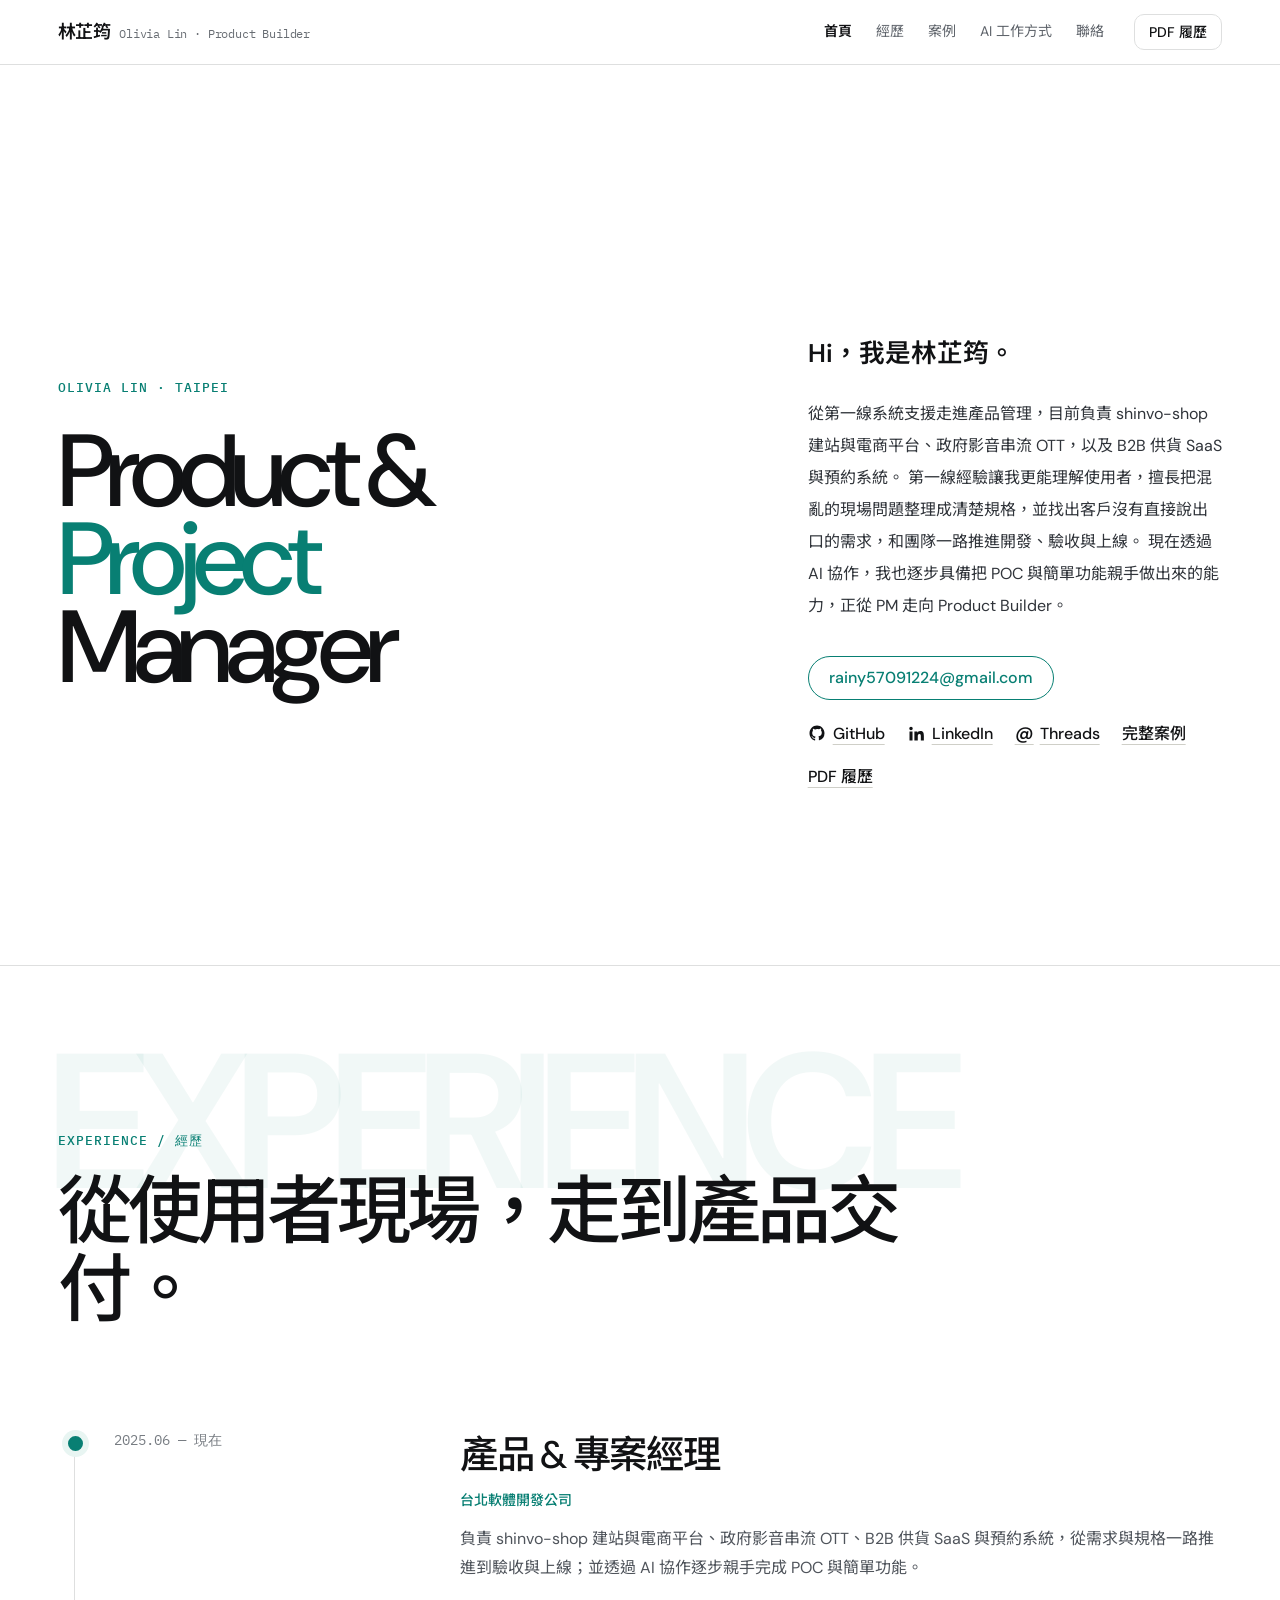
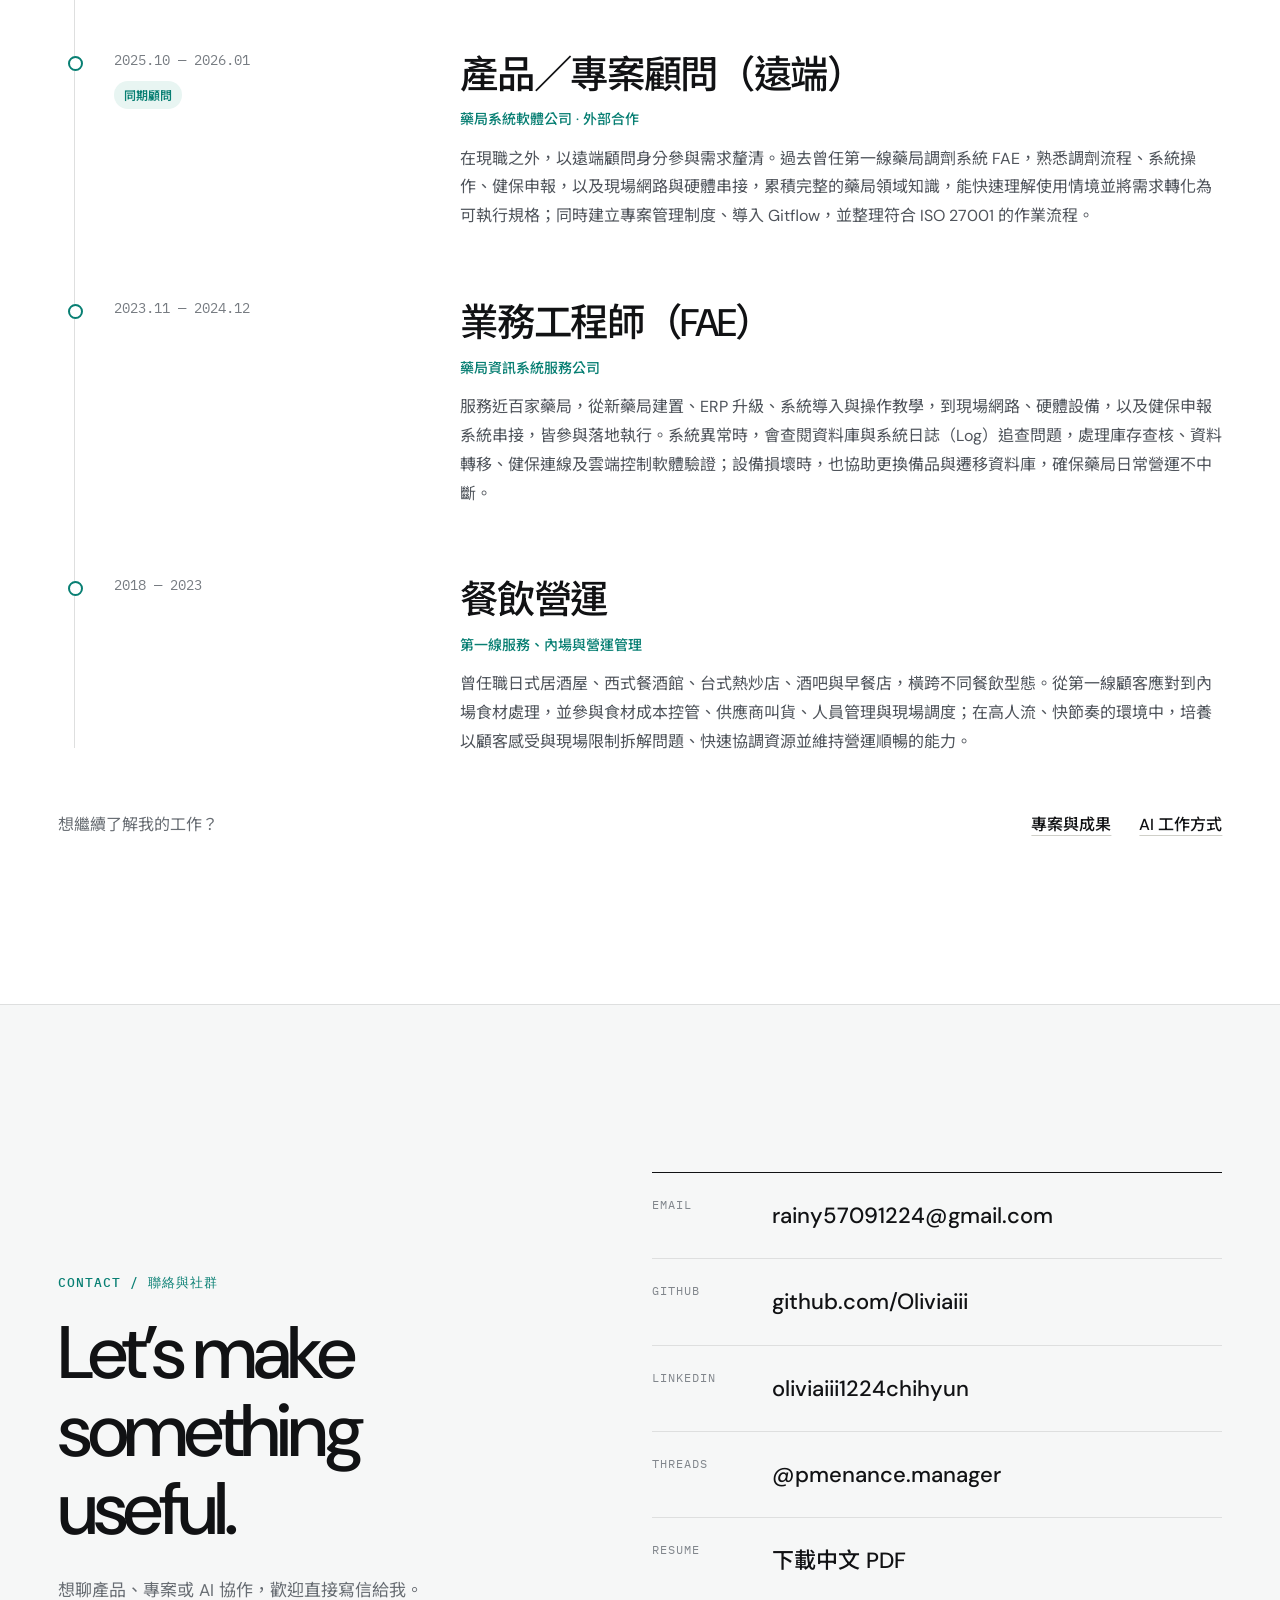
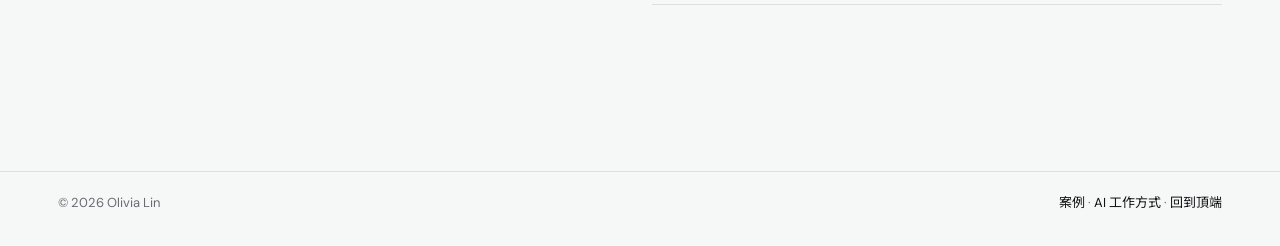
==== index.html @ e8ff4d37 "調整【案例／全站內容】縮小主標並更新 shinvo-shop 名稱" ====
<!doctype html>
<html lang="zh-Hant" data-theme="light">
<head>
  <meta charset="utf-8">
  <meta name="viewport" content="width=device-width, initial-scale=1">
  <title>林芷筠 Olivia Lin｜產品／專案經理</title>
  <meta name="description" content="林芷筠 Olivia Lin，產品／專案經理，正逐步走向 Product Builder。負責 shinvo-shop、政府 OTT 與 B2B SaaS，也親手參與開發、驗收與上線。">
  <meta name="theme-color" content="#fbfbf9">
  <meta property="og:title" content="林芷筠 Olivia Lin｜產品／專案經理">
  <meta property="og:description" content="從 PM 逐步走向 Product Builder，把現場需求整理成能開發、能驗收、能上線的產品。">
  <meta property="og:type" content="website">
  <link rel="icon" href="favicon.svg" type="image/svg+xml">
  <link rel="preconnect" href="https://fonts.googleapis.com">
  <link rel="preconnect" href="https://fonts.gstatic.com" crossorigin>
  <link href="https://fonts.googleapis.com/css2?family=DM+Sans:wght@400;500;600&amp;family=IBM+Plex+Mono:wght@400;500&amp;family=Noto+Sans+TC:wght@400;500;600;700&amp;display=swap" rel="stylesheet">
  <link rel="stylesheet" href="styles.css?v=8">
  <link rel="stylesheet" href="home.css?v=7">
  <link rel="stylesheet" href="site-header.css?v=1">
  <script src="site-header.js?v=1" defer></script>
  <script src="script.js?v=4" defer></script>
</head>
<body class="home-page">
<a class="skip-link" href="#main">跳到主要內容</a>

<header class="global-header" data-site-header data-current="home"></header>

<main id="main">
  <section class="home-hero" id="about">
    <div class="container home-hero-grid">
      <div class="role-title">
        <p class="hero-meta">Olivia Lin · Taipei</p>
        <h1><span>Product &amp;</span><span>Project</span><span>Manager</span></h1>
      </div>

      <div class="home-intro">
        <p class="intro-kicker">Hi，我是林芷筠。</p>
        <p class="home-lead">
          從第一線系統支援走進產品管理，目前負責 shinvo-shop 建站與電商平台、政府影音串流 OTT，以及 B2B 供貨 SaaS 與預約系統。
          第一線經驗讓我更能理解使用者，擅長把混亂的現場問題整理成清楚規格，並找出客戶沒有直接說出口的需求，和團隊一路推進開發、驗收與上線。
          現在透過 AI 協作，我也逐步具備把 POC 與簡單功能親手做出來的能力，正從 PM 走向 Product Builder。
        </p>
        <div class="home-actions">
          <a class="contact-pill" href="mailto:rainy57091224@gmail.com">rainy57091224@gmail.com</a>
          <div class="hero-links">
            <a class="text-link social-link" href="https://github.com/Oliviaiii" target="_blank" rel="noreferrer">
              <svg class="brand-icon" viewBox="0 0 24 24" aria-hidden="true"><path fill="currentColor" d="M12 2C6.48 2 2 6.58 2 12.26c0 4.54 2.87 8.39 6.84 9.75.5.1.68-.22.68-.49 0-.24-.01-1.03-.01-1.87-2.78.62-3.37-1.21-3.37-1.21-.45-1.18-1.11-1.49-1.11-1.49-.91-.64.07-.63.07-.63 1 .07 1.53 1.06 1.53 1.06.89 1.57 2.34 1.12 2.91.86.09-.66.35-1.12.64-1.38-2.22-.26-4.56-1.14-4.56-5.07 0-1.12.39-2.03 1.03-2.75-.1-.26-.45-1.3.1-2.71 0 0 .84-.28 2.75 1.05A9.3 9.3 0 0 1 12 6.69c.85 0 1.71.12 2.51.35 1.91-1.33 2.75-1.05 2.75-1.05.55 1.41.2 2.45.1 2.71.64.72 1.03 1.63 1.03 2.75 0 3.94-2.34 4.81-4.57 5.07.36.32.68.94.68 1.9 0 1.37-.01 2.47-.01 2.81 0 .27.18.59.69.49A10.16 10.16 0 0 0 22 12.26C22 6.58 17.52 2 12 2Z"/></svg>
              <span>GitHub</span>
            </a>
            <a class="text-link social-link" href="https://www.linkedin.com/in/oliviaiii1224chihyun/" target="_blank" rel="noreferrer">
              <svg class="brand-icon" viewBox="0 0 24 24" aria-hidden="true"><path fill="currentColor" d="M5.34 3.5A2.34 2.34 0 1 1 5.33 8.2a2.34 2.34 0 0 1 .01-4.69ZM3.32 9.85h4.04V22H3.32V9.85Zm6.53 0h3.88v1.66h.06c.54-1.03 1.86-2.12 3.83-2.12 4.1 0 4.86 2.7 4.86 6.2V22h-4.04v-5.68c0-1.36-.02-3.1-1.89-3.1-1.9 0-2.18 1.48-2.18 3V22H9.85V9.85Z"/></svg>
              <span>LinkedIn</span>
            </a>
            <a class="text-link social-link" href="https://www.threads.net/@pmenance.manager" target="_blank" rel="noreferrer">
              <span class="brand-icon threads-icon" aria-hidden="true">@</span>
              <span>Threads</span>
            </a>
            <a class="text-link" href="work.html">完整案例</a>
            <a class="text-link" href="林芷筠中文履歷.pdf" download>PDF 履歷</a>
          </div>
        </div>
      </div>
    </div>
  </section>

  <section class="home-section" id="experience">
    <div class="container">
      <div class="home-section-head">
        <p class="section-ghost" aria-hidden="true">Experience</p>
        <p class="eyebrow">Experience / 經歷</p>
        <h2>從使用者現場，走到產品交付。</h2>
      </div>

      <div class="experience-list">
        <article class="experience-item current">
          <div class="experience-date">2025.06 — 現在</div>
          <div>
            <h3>產品 &amp; 專案經理</h3>
            <p class="experience-org">台北軟體開發公司</p>
            <p>負責 shinvo-shop 建站與電商平台、政府影音串流 OTT、B2B 供貨 SaaS 與預約系統，從需求與規格一路推進到驗收與上線；並透過 AI 協作逐步親手完成 POC 與簡單功能。</p>
          </div>
        </article>
        <article class="experience-item parallel">
          <div class="experience-date">2025.10 — 2026.01 <span>同期顧問</span></div>
          <div>
            <h3>產品／專案顧問（遠端）</h3>
            <p class="experience-org">藥局系統軟體公司 · 外部合作</p>
            <p>在現職之外，以遠端顧問身分參與需求釐清。過去曾任第一線藥局調劑系統 FAE，熟悉調劑流程、系統操作、健保申報，以及現場網路與硬體串接，累積完整的藥局領域知識，能快速理解使用情境並將需求轉化為可執行規格；同時建立專案管理制度、導入 Gitflow，並整理符合 ISO 27001 的作業流程。</p>
          </div>
        </article>
        <article class="experience-item">
          <div class="experience-date">2023.11 — 2024.12</div>
          <div>
            <h3>業務工程師（FAE）</h3>
            <p class="experience-org">藥局資訊系統服務公司</p>
            <p>服務近百家藥局，從新藥局建置、ERP 升級、系統導入與操作教學，到現場網路、硬體設備，以及健保申報系統串接，皆參與落地執行。系統異常時，會查閱資料庫與系統日誌（Log）追查問題，處理庫存查核、資料轉移、健保連線及雲端控制軟體驗證；設備損壞時，也協助更換備品與遷移資料庫，確保藥局日常營運不中斷。</p>
          </div>
        </article>
        <article class="experience-item">
          <div class="experience-date">2018 — 2023</div>
          <div>
            <h3>餐飲營運</h3>
            <p class="experience-org">第一線服務、內場與營運管理</p>
            <p>曾任職日式居酒屋、西式餐酒館、台式熱炒店、酒吧與早餐店，橫跨不同餐飲型態。從第一線顧客應對到內場食材處理，並參與食材成本控管、供應商叫貨、人員管理與現場調度；在高人流、快節奏的環境中，培養以顧客感受與現場限制拆解問題、快速協調資源並維持營運順暢的能力。</p>
          </div>
        </article>
      </div>

      <div class="experience-more">
        <p>想繼續了解我的工作？</p>
        <a class="text-link" href="work.html">專案與成果</a>
        <a class="text-link" href="ai-workflow.html">AI 工作方式</a>
      </div>
    </div>
  </section>

  <section class="home-section connect-section" id="connect">
    <div class="container connect-grid">
      <div>
        <p class="eyebrow">Contact / 聯絡與社群</p>
        <h2>Let’s make<br>something useful.</h2>
        <p class="contact-copy">想聊產品、專案或 AI 協作，歡迎直接寫信給我。</p>
      </div>
      <div class="social-links">
        <a href="mailto:rainy57091224@gmail.com"><span>Email</span><strong>rainy57091224@gmail.com</strong></a>
        <a href="https://github.com/Oliviaiii" target="_blank" rel="noreferrer"><span>GitHub</span><strong>github.com/Oliviaiii</strong></a>
        <a href="https://www.linkedin.com/in/oliviaiii1224chihyun/" target="_blank" rel="noreferrer"><span>LinkedIn</span><strong>oliviaiii1224chihyun</strong></a>
        <a href="https://www.threads.net/@pmenance.manager" target="_blank" rel="noreferrer"><span>Threads</span><strong>@pmenance.manager</strong></a>
        <a href="林芷筠中文履歷.pdf" download><span>Resume</span><strong>下載中文 PDF</strong></a>
      </div>
    </div>
  </section>
</main>

<footer class="site-footer">
  <div class="container row">
    <span>© <span id="year">2026</span> Olivia Lin</span>
    <span><a href="work.html">案例</a> · <a href="ai-workflow.html">AI 工作方式</a> · <a href="#main">回到頂端</a></span>
  </div>
</footer>
</body>
</html>
---- styles.css ----
/* ==========================================================================
   Olivia Lin — résumé site
   Design: spec-sheet aesthetic. Dense, scannable, evidence-first.
   No build step. Tokens first, then layout, then components, then print.
   ========================================================================== */

:root {
  --bg: #fbfbf9;
  --surface: #ffffff;
  --surface-2: #f3f3ef;
  --ink: #16181c;
  --ink-2: #4b5058;
  --ink-3: #7c828c;
  --line: #e3e3de;
  --line-2: #cfcfc8;
  --accent: #0b6e63;
  --accent-ink: #085a51;
  --accent-soft: #e2f1ee;
  --warn: #a8650f;
  --warn-soft: #fbf0da;
  --dark: #121419;
  --dark-2: #1b1e25;
  --dark-3: #242832;
  --dark-ink: #e9eaee;
  --dark-ink-2: #a2a8b3;
  --dark-line: #2e333d;
  --mono: "IBM Plex Mono", ui-monospace, SFMono-Regular, Menlo, Consolas, monospace;
  --sans: "IBM Plex Sans", "Noto Sans TC", system-ui, -apple-system, "Segoe UI", "PingFang TC", "Microsoft JhengHei", sans-serif;
  --max: 1120px;
  --radius: 6px;
  --shadow: 0 1px 2px rgba(20, 22, 26, 0.05), 0 8px 24px -16px rgba(20, 22, 26, 0.25);
}

@media (prefers-color-scheme: dark) {
  :root:not([data-theme="light"]) {
    --bg: #0f1114;
    --surface: #15181d;
    --surface-2: #1b1f25;
    --ink: #e8e9ec;
    --ink-2: #b3b8c2;
    --ink-3: #7f8592;
    --line: #262a32;
    --line-2: #343945;
    --accent: #3fb9a8;
    --accent-ink: #6fd3c4;
    --accent-soft: #123a35;
    --warn: #e0a64a;
    --warn-soft: #3a2b12;
    --dark: #0a0b0e;
    --dark-2: #12141a;
    --dark-3: #1a1d25;
    --shadow: none;
  }
}

* { box-sizing: border-box; }
html { scroll-behavior: smooth; -webkit-text-size-adjust: 100%; }
body {
  margin: 0;
  background: var(--bg);
  color: var(--ink);
  font-family: var(--sans);
  font-size: 16px;
  line-height: 1.7;
  -webkit-font-smoothing: antialiased;
  text-rendering: optimizeLegibility;
}
a { color: inherit; text-decoration-color: var(--line-2); text-underline-offset: 3px; }
a:hover { text-decoration-color: var(--accent); }
strong { font-weight: 600; }
h1, h2, h3, h4 { margin: 0; line-height: 1.3; font-weight: 600; letter-spacing: -0.01em; }
p { margin: 0 0 1em; }
ul, ol { margin: 0; padding-left: 1.25em; }
li + li { margin-top: 0.35em; }
img { max-width: 100%; height: auto; display: block; }
code, .mono { font-family: var(--mono); font-size: 0.92em; }
hr { border: 0; border-top: 1px solid var(--line); margin: 0; }

.container { max-width: var(--max); margin: 0 auto; padding: 0 24px; }
.skip-link {
  position: fixed; left: 12px; top: -60px; z-index: 100;
  background: var(--ink); color: var(--bg); padding: 8px 12px; border-radius: var(--radius);
}
.skip-link:focus { top: 12px; }

/* --------------------------------------------------------------------------
   Labels & type utilities
   -------------------------------------------------------------------------- */
.eyebrow {
  font-family: var(--mono);
  font-size: 12px;
  letter-spacing: 0.08em;
  text-transform: uppercase;
  color: var(--ink-3);
  margin: 0 0 10px;
}
.eyebrow b { color: var(--accent); font-weight: 600; }
.muted { color: var(--ink-2); }
.small { font-size: 14px; }
.tiny { font-size: 12.5px; color: var(--ink-3); }
.num { font-family: var(--mono); font-variant-numeric: tabular-nums; }
.lead { font-size: 17.5px; line-height: 1.75; color: var(--ink-2); max-width: 62ch; }

/* --------------------------------------------------------------------------
   Header
   -------------------------------------------------------------------------- */
.site-header {
  position: sticky; top: 0; z-index: 50;
  background: color-mix(in srgb, var(--bg) 88%, transparent);
  backdrop-filter: saturate(160%) blur(10px);
  -webkit-backdrop-filter: saturate(160%) blur(10px);
  border-bottom: 1px solid var(--line);
}
.header-row {
  display: flex; align-items: center; gap: 20px; min-height: 56px;
}
.wordmark {
  text-decoration: none; font-weight: 600; letter-spacing: -0.01em; white-space: nowrap;
  display: inline-flex; align-items: baseline; gap: 8px;
}
.wordmark small { font-family: var(--mono); font-weight: 400; font-size: 12px; color: var(--ink-3); }
.nav { display: flex; gap: 4px; margin-left: auto; overflow-x: auto; scrollbar-width: none; }
.nav::-webkit-scrollbar { display: none; }
.nav a {
  text-decoration: none; font-size: 14px; color: var(--ink-2); padding: 6px 10px; border-radius: 4px; white-space: nowrap;
}
.nav a:hover { color: var(--ink); background: var(--surface-2); }
.nav a[aria-current="page"] { color: var(--ink); font-weight: 600; }
.nav a[aria-current="page"]::before { content: "▸ "; color: var(--accent); }
.header-cta { white-space: nowrap; }

/* --------------------------------------------------------------------------
   Buttons & chips
   -------------------------------------------------------------------------- */
.btn {
  display: inline-flex; align-items: center; gap: 8px;
  padding: 9px 14px; border-radius: var(--radius); border: 1px solid var(--line-2);
  background: var(--surface); color: var(--ink); text-decoration: none; font-size: 14px; font-weight: 500;
  line-height: 1.2; transition: border-color .15s, background .15s, transform .15s;
}
.btn:hover { border-color: var(--ink-3); transform: translateY(-1px); }
.btn-primary { background: var(--ink); color: var(--bg); border-color: var(--ink); }
.btn-primary:hover { background: var(--accent-ink); border-color: var(--accent-ink); }
.btn-accent { background: var(--accent); color: #fff; border-color: var(--accent); }
.btn-accent:hover { background: var(--accent-ink); border-color: var(--accent-ink); }
.btn-sm { padding: 6px 10px; font-size: 13px; }
.btn .arrow { font-family: var(--mono); }

.chips { display: flex; flex-wrap: wrap; align-items: flex-start; gap: 6px; padding: 0; margin: 0; list-style: none; }
/* Grid/flex lists lay themselves out with gap; cancel the global `li + li` rhythm so items keep equal size. */
.chips > li, .case .metrics > li, .contact-list > li, .case-detail .kv > li, .pipeline > li, .steps > li { margin-top: 0; }
.chip {
  font-family: var(--mono); font-size: 12px; line-height: 1;
  padding: 6px 8px; border: 1px solid var(--line); border-radius: 4px; background: var(--surface);
  color: var(--ink-2); white-space: nowrap;
}
.chip.accent { border-color: var(--accent); color: var(--accent-ink); background: var(--accent-soft); }

/* --------------------------------------------------------------------------
   Sections
   -------------------------------------------------------------------------- */
.section { padding: 56px 0; border-top: 1px solid var(--line); }
.section.flush { border-top: 0; }
.section-head {
  display: grid; grid-template-columns: 96px 1fr; gap: 24px; align-items: start; margin-bottom: 28px;
}
.section-head .index { font-family: var(--mono); font-size: 12px; color: var(--ink-3); padding-top: 8px; letter-spacing: .08em; }
.section-head h2 { font-size: 26px; }
.section-head .desc { color: var(--ink-2); margin: 8px 0 0; max-width: 70ch; }
.section-head .side { justify-self: end; align-self: end; }
.section-head.with-side { grid-template-columns: 96px 1fr auto; }

/* --------------------------------------------------------------------------
   Hero
   -------------------------------------------------------------------------- */
.hero { padding: 56px 0 40px; }
.hero-grid { display: grid; grid-template-columns: minmax(0, 7fr) minmax(0, 5fr); gap: 48px; align-items: start; }
.hero h1 { font-size: clamp(30px, 4.2vw, 42px); line-height: 1.22; letter-spacing: -0.02em; margin: 6px 0 18px; }
.hero h1 em { font-style: normal; color: var(--accent); }
.hero-actions { display: flex; flex-wrap: wrap; gap: 10px; margin-top: 22px; }

.fact-card {
  border: 1px solid var(--line); border-radius: 8px; background: var(--surface); box-shadow: var(--shadow); overflow: hidden;
}
.fact-card .fact-head {
  display: flex; justify-content: space-between; align-items: center;
  padding: 10px 16px; border-bottom: 1px solid var(--line); background: var(--surface-2);
}
.fact-card dl { margin: 0; padding: 6px 16px 10px; }
.fact-card .row { display: grid; grid-template-columns: 76px 1fr; gap: 12px; padding: 9px 0; border-bottom: 1px dashed var(--line); }
.fact-card .row:last-child { border-bottom: 0; }
.fact-card dt { font-family: var(--mono); font-size: 12px; color: var(--ink-3); padding-top: 3px; letter-spacing: .04em; }
.fact-card dd { margin: 0; font-size: 14.5px; }
.fact-card dd .num { font-weight: 600; }
.status-dot { display: inline-block; width: 8px; height: 8px; border-radius: 50%; background: var(--accent); box-shadow: 0 0 0 3px var(--accent-soft); margin-right: 6px; vertical-align: 1px; }
.links-inline { display: flex; flex-wrap: wrap; gap: 6px 14px; }
.links-inline a { font-size: 14px; }

/* --------------------------------------------------------------------------
   Stats
   -------------------------------------------------------------------------- */
.stat-grid {
  display: grid; grid-template-columns: repeat(6, 1fr); border: 1px solid var(--line); border-radius: 8px; overflow: hidden; background: var(--surface);
}
.stat { padding: 18px 16px 16px; border-right: 1px solid var(--line); min-width: 0; }
.stat:last-child { border-right: 0; }
.stat .value { font-family: var(--mono); font-size: 28px; font-weight: 600; letter-spacing: -0.02em; line-height: 1.1; color: var(--ink); font-variant-numeric: tabular-nums; }
.stat .value small { font-size: 15px; font-weight: 500; color: var(--ink-2); margin-left: 2px; }
.stat .label { margin: 8px 0 0; font-size: 14px; line-height: 1.45; }
.stat .note { margin: 6px 0 0; font-size: 12px; color: var(--ink-3); line-height: 1.4; }
.stat.hl .value { color: var(--accent); }

/* --------------------------------------------------------------------------
   Three-column "how I work"
   -------------------------------------------------------------------------- */
.cols-3 { display: grid; grid-template-columns: repeat(3, 1fr); gap: 20px; }
.cols-4 { display: grid; grid-template-columns: repeat(4, 1fr); gap: 14px; }
.cols-4 .col-card { padding: 18px 16px 16px; }
.cols-4 .col-card ul { font-size: 14px; }

/* Development section (light chart variants) */
.dev-grid { display: grid; grid-template-columns: 1.3fr 1fr; gap: 14px; }
.chart-box.light { background: var(--surface); border-color: var(--line); }
.chart-box.light .t { color: var(--ink-3); }
.chart-box.light svg text { fill: var(--ink-3); }
.chart-box.light svg .val { fill: var(--ink); }
.chart-box.light svg .bar { fill: var(--accent); }
.chart-box.light svg .bar.codex { fill: var(--line-2); }
.chart-box.light svg line { stroke: var(--line-2); }
.chart-box.light .legend { color: var(--ink-3); }
.chart-box.light .mix-legend { color: var(--ink-2); }
.chart-box.light .mix-legend b { color: var(--ink); }
.mix.light .l1, .mix-legend.light .l1 { background: #0b6e63; }
.mix.light .l2, .mix-legend.light .l2 { background: #3fb9a8; }
.mix.light .l3, .mix-legend.light .l3 { background: #8fd3c7; }
.mix.light .l4, .mix-legend.light .l4 { background: #e0a64a; }
.mix.light .l5, .mix-legend.light .l5 { background: #efd39a; }
.mix.light .l6, .mix-legend.light .l6 { background: #5b6a8a; }
.mix.light .l7, .mix-legend.light .l7 { background: #9aa6c2; }
.mix.light .l8, .mix-legend.light .l8 { background: #cfcfc8; }
.feat-card .idx { font-family: var(--mono); font-size: 11.5px; color: var(--ink-3); letter-spacing: .06em; display: block; margin-bottom: 6px; }
.feat-card h3 { font-size: 15.5px; margin-bottom: 6px; }
.feat-card p { font-size: 14px; color: var(--ink-2); margin: 0; }
.col-card { border: 1px solid var(--line); border-radius: 8px; background: var(--surface); padding: 20px 20px 18px; }
.col-card h3 { font-size: 17px; margin-bottom: 10px; }
.col-card ul { padding-left: 1.1em; color: var(--ink-2); font-size: 14.5px; }
.col-card .idx { font-family: var(--mono); font-size: 12px; color: var(--accent); letter-spacing: .08em; margin-bottom: 8px; display: block; }

/* --------------------------------------------------------------------------
   Pipeline (CSS-only flow)
   -------------------------------------------------------------------------- */
.pipeline {
  list-style: none; padding: 0; margin: 0;
  display: grid; grid-template-columns: repeat(5, 1fr); gap: 10px; counter-reset: step;
}
.pipeline li {
  position: relative; border: 1px solid var(--line); border-radius: 6px; background: var(--surface); padding: 12px 12px 10px 12px; min-width: 0;
  font-size: 13.5px; line-height: 1.45; margin: 0;
}
.pipeline li::before {
  counter-increment: step; content: counter(step, decimal-leading-zero);
  font-family: var(--mono); font-size: 11px; color: var(--ink-3); display: block; margin-bottom: 4px; letter-spacing: .08em;
}
.pipeline li b { display: block; font-weight: 600; margin-bottom: 2px; font-size: 14px; }
.pipeline li span { color: var(--ink-2); }
.pipeline li.me { border-color: var(--accent); }
.pipeline li.me::before { color: var(--accent); }
.pipeline li.me::after {
  content: "我親自"; position: absolute; top: 10px; right: 10px;
  font-family: var(--mono); font-size: 10.5px; color: var(--accent-ink); background: var(--accent-soft); padding: 2px 6px; border-radius: 3px;
}
.pipeline-legend { display: flex; gap: 18px; margin-top: 12px; font-size: 13px; color: var(--ink-3); flex-wrap: wrap; }
.pipeline-legend i { display: inline-block; width: 12px; height: 12px; border: 1px solid var(--line-2); border-radius: 3px; vertical-align: -1px; margin-right: 6px; background: var(--surface); }
.pipeline-legend i.me { border-color: var(--accent); }

/* --------------------------------------------------------------------------
   Case cards
   -------------------------------------------------------------------------- */
.case-list { display: grid; gap: 16px; }
.case {
  display: grid; grid-template-columns: 1.15fr 2fr; gap: 28px;
  border: 1px solid var(--line); border-radius: 8px; background: var(--surface); padding: 22px 24px;
}
.case .idx { font-family: var(--mono); font-size: 12px; color: var(--ink-3); letter-spacing: .08em; }
.case h3 { font-size: 19px; margin: 6px 0 4px; }
.case .role { font-size: 13.5px; color: var(--ink-2); margin: 0 0 12px; }
.case .metrics { display: grid; gap: 8px; margin: 12px 0 0; padding: 0; list-style: none; }
.case .metrics li { display: grid; grid-template-columns: 84px 1fr; gap: 10px; font-size: 13.5px; align-items: baseline; }
.case .metrics .num { font-weight: 600; font-size: 15px; color: var(--accent-ink); }
.case .body { display: grid; gap: 12px; }
.case .body h4 { font-family: var(--mono); font-size: 11.5px; letter-spacing: .08em; text-transform: uppercase; color: var(--ink-3); margin-bottom: 4px; font-weight: 500; }
.case .body p, .case .body ul { font-size: 14.5px; color: var(--ink-2); margin: 0; }
.case .body ul { padding-left: 1.1em; }
.case .foot { grid-column: 1 / -1; display: flex; justify-content: space-between; align-items: center; gap: 12px; padding-top: 12px; border-top: 1px dashed var(--line); flex-wrap: wrap; }

.project .thumb { width: 100%; aspect-ratio: 16 / 10; object-fit: cover; object-position: top; border: 1px solid var(--line); border-radius: 6px; margin-bottom: 4px; display: block; }

/* Detailed case (work.html) */
.case-detail { border-top: 1px solid var(--line); padding: 40px 0; }
.case-detail:first-of-type { border-top: 0; padding-top: 0; }
.case-detail .grid { display: grid; grid-template-columns: 300px 1fr; gap: 40px; }
.case-detail h3 { font-size: 22px; margin: 6px 0 6px; }
.case-detail .aside { position: sticky; top: 76px; align-self: start; }
.case-detail .kv { margin: 14px 0 0; padding: 0; list-style: none; font-size: 13.5px; }
.case-detail .kv li { display: grid; grid-template-columns: 64px 1fr; gap: 8px; padding: 6px 0; border-top: 1px dashed var(--line); }
.case-detail .kv li:first-child { border-top: 0; }
.case-detail .kv .k { font-family: var(--mono); font-size: 11.5px; color: var(--ink-3); padding-top: 3px; }
.case-detail .block + .block { margin-top: 22px; }
.case-detail .block h4 { font-family: var(--mono); font-size: 11.5px; letter-spacing: .08em; text-transform: uppercase; color: var(--accent); font-weight: 500; margin-bottom: 8px; }
.case-detail .block p, .case-detail .block li { color: var(--ink-2); font-size: 15px; }
.case-detail .block ul { padding-left: 1.15em; }
.result-grid { display: grid; grid-template-columns: repeat(3, 1fr); gap: 10px; }
.result-grid .r { border: 1px solid var(--line); border-radius: 6px; padding: 12px 14px; background: var(--surface); }
.result-grid .r .v { font-family: var(--mono); font-size: 22px; font-weight: 600; color: var(--accent-ink); line-height: 1.1; }
.result-grid .r .l { font-size: 13px; color: var(--ink-2); margin-top: 6px; line-height: 1.4; }

/* --------------------------------------------------------------------------
   Timeline
   -------------------------------------------------------------------------- */
.timeline { list-style: none; padding: 0; margin: 0; border-left: 2px solid var(--line); }
.timeline > li { position: relative; padding: 0 0 26px 26px; margin: 0; }
.timeline > li:last-child { padding-bottom: 0; }
.timeline > li::before {
  content: ""; position: absolute; left: -7px; top: 8px; width: 12px; height: 12px; border-radius: 50%;
  background: var(--bg); border: 2px solid var(--ink-3);
}
.timeline > li.now::before { border-color: var(--accent); background: var(--accent); }
.timeline .when { font-family: var(--mono); font-size: 12px; color: var(--ink-3); letter-spacing: .04em; }
.timeline h3 { font-size: 16.5px; margin: 2px 0 2px; }
.timeline .org { font-size: 14px; color: var(--ink-2); margin: 0 0 8px; }
.timeline ul { font-size: 14.5px; color: var(--ink-2); padding-left: 1.1em; }

.two-col { display: grid; grid-template-columns: 1.4fr 1fr; gap: 40px; }
.skill-groups { display: grid; gap: 16px; }
.skill-groups h3 { font-family: var(--mono); font-size: 11.5px; letter-spacing: .08em; text-transform: uppercase; color: var(--ink-3); font-weight: 500; margin-bottom: 8px; }
.side-box { border: 1px solid var(--line); border-radius: 8px; background: var(--surface); padding: 18px 20px; }
.side-box + .side-box { margin-top: 14px; }
.side-box h3 { font-size: 15px; margin-bottom: 8px; }
.side-box p { font-size: 14px; color: var(--ink-2); margin: 0; }

/* --------------------------------------------------------------------------
   Projects
   -------------------------------------------------------------------------- */
.project-grid { display: grid; grid-template-columns: repeat(3, 1fr); gap: 14px; }
.project {
  display: flex; flex-direction: column; gap: 8px;
  border: 1px solid var(--line); border-radius: 8px; background: var(--surface); padding: 18px 18px 16px; text-decoration: none; min-width: 0;
  transition: border-color .15s, transform .15s;
}
.project:hover { border-color: var(--ink-3); transform: translateY(-2px); }
.project .top { display: flex; justify-content: space-between; align-items: baseline; gap: 8px; }
.project h3 { font-size: 16px; }
.project .ext { font-family: var(--mono); font-size: 12px; color: var(--ink-3); }
.project p { margin: 0; font-size: 14px; color: var(--ink-2); }
.project .why { font-size: 13px; color: var(--ink); border-top: 1px dashed var(--line); padding-top: 8px; margin-top: 2px; }
.project .why b { color: var(--accent-ink); font-family: var(--mono); font-weight: 600; font-size: 12px; letter-spacing: .04em; margin-right: 6px; }
.project .chips { margin-top: auto; }
.project.wide { grid-column: span 3; display: grid; grid-template-columns: 1.1fr 1fr; gap: 24px; align-items: center; }
.project.wide .shot { border: 1px solid var(--line); border-radius: 6px; overflow: hidden; background: var(--dark); }

/* --------------------------------------------------------------------------
   Quote / evidence blocks
   -------------------------------------------------------------------------- */
.quote {
  border-left: 3px solid var(--accent); background: var(--surface); border-radius: 0 6px 6px 0;
  padding: 14px 18px; margin: 0;
}
.quote p { margin: 0; font-size: 15.5px; }
.quote .src { display: block; margin-top: 8px; font-family: var(--mono); font-size: 12px; color: var(--ink-3); }
.quote-grid { display: grid; grid-template-columns: repeat(3, 1fr); gap: 14px; }

.prompt {
  background: var(--dark-2); color: var(--dark-ink); border: 1px solid var(--dark-line); border-radius: 8px; overflow: hidden;
}
.prompt .bar { display: flex; justify-content: space-between; align-items: center; padding: 8px 14px; background: var(--dark-3); font-family: var(--mono); font-size: 12px; color: var(--dark-ink-2); border-bottom: 1px solid var(--dark-line); }
.prompt pre { margin: 0; padding: 14px 16px; white-space: pre-wrap; word-break: break-word; font-family: var(--mono); font-size: 13px; line-height: 1.65; color: var(--dark-ink); }
.prompt pre .c { color: var(--dark-ink-2); }
.prompt pre .k { color: #8fd3c7; }
.prompt .why { padding: 10px 16px 12px; font-size: 13.5px; color: var(--dark-ink-2); border-top: 1px dashed var(--dark-line); }
.prompt .why b { color: var(--dark-ink); font-weight: 500; }
.prompt-grid { display: grid; grid-template-columns: repeat(2, 1fr); gap: 14px; }

/* --------------------------------------------------------------------------
   Dark panel (AI dashboard)
   -------------------------------------------------------------------------- */
.dark-panel {
  background: var(--dark); color: var(--dark-ink); border-radius: 10px; padding: 28px 28px 24px; border: 1px solid var(--dark-line);
}
.dark-panel .eyebrow { color: var(--dark-ink-2); }
.dark-panel .eyebrow b { color: #8fd3c7; }
.dark-panel h3 { color: var(--dark-ink); font-size: 18px; }
.dash-grid { display: grid; grid-template-columns: repeat(5, 1fr); gap: 12px; margin: 16px 0 24px; }
.dash-grid + .dash-grid { margin-top: -12px; }
.dash { border: 1px solid var(--dark-line); border-radius: 6px; padding: 12px 14px; background: var(--dark-2); min-width: 0; }
.dash .v { font-family: var(--mono); font-size: 26px; font-weight: 600; letter-spacing: -0.02em; line-height: 1.1; color: #fff; font-variant-numeric: tabular-nums; }
.dash .v small { font-size: 13px; color: var(--dark-ink-2); font-weight: 400; margin-left: 4px; }
.dash .l { font-size: 12.5px; color: var(--dark-ink-2); margin-top: 6px; line-height: 1.4; }
.dash-row { display: grid; grid-template-columns: 1.3fr 1fr; gap: 20px; }
.chart-box { border: 1px solid var(--dark-line); border-radius: 6px; padding: 14px 16px 10px; background: var(--dark-2); min-width: 0; }
.chart-box .t { font-family: var(--mono); font-size: 12px; color: var(--dark-ink-2); margin-bottom: 8px; display: flex; justify-content: space-between; gap: 8px; }
.chart-box svg { width: 100%; height: auto; display: block; }
.chart-box svg text { font-family: var(--mono); font-size: 11px; fill: var(--dark-ink-2); }
.chart-box svg .bar { fill: #3fb9a8; }
.chart-box svg .bar.codex { fill: #5b6a8a; }
.chart-box svg .val { fill: #fff; font-size: 11px; }
.legend { display: flex; gap: 14px; font-family: var(--mono); font-size: 11.5px; color: var(--dark-ink-2); margin-top: 6px; flex-wrap: wrap; }
.legend i { display: inline-block; width: 10px; height: 10px; border-radius: 2px; margin-right: 6px; vertical-align: -1px; }

.mix { display: flex; height: 22px; border-radius: 4px; overflow: hidden; margin: 6px 0 10px; }
.mix span { display: block; height: 100%; }
.mix-legend { display: grid; grid-template-columns: repeat(2, 1fr); gap: 4px 12px; font-size: 12.5px; color: var(--dark-ink-2); }
.mix-legend i { display: inline-block; width: 10px; height: 10px; border-radius: 2px; margin-right: 6px; vertical-align: -1px; }
.mix-legend b { font-family: var(--mono); color: var(--dark-ink); font-weight: 500; }
.mix .m1 { background: #3fb9a8; } .mix .m2 { background: #7ccfc3; } .mix .m3 { background: #e0a64a; } .mix .m4 { background: #5b6a8a; } .mix .m5 { background: #8a94ad; } .mix .m6 { background: #3a3f4c; }
.mix-legend .m1 { background: #3fb9a8; } .mix-legend .m2 { background: #7ccfc3; } .mix-legend .m3 { background: #e0a64a; } .mix-legend .m4 { background: #5b6a8a; } .mix-legend .m5 { background: #8a94ad; } .mix-legend .m6 { background: #3a3f4c; }
.dark-panel .foot { margin-top: 18px; font-size: 12.5px; color: var(--dark-ink-2); border-top: 1px dashed var(--dark-line); padding-top: 12px; }

/* --------------------------------------------------------------------------
   Tables (harness inventory)
   -------------------------------------------------------------------------- */
.table-wrap { overflow-x: auto; border: 1px solid var(--line); border-radius: 8px; background: var(--surface); }
table.spec { width: 100%; border-collapse: collapse; font-size: 14px; min-width: 640px; }
table.spec th, table.spec td { text-align: left; padding: 11px 14px; border-bottom: 1px solid var(--line); vertical-align: top; }
table.spec th { font-family: var(--mono); font-size: 11.5px; letter-spacing: .08em; text-transform: uppercase; color: var(--ink-3); font-weight: 500; background: var(--surface-2); }
table.spec tr:last-child td { border-bottom: 0; }
table.spec td.k { font-weight: 600; white-space: nowrap; }
table.spec td.n { font-family: var(--mono); white-space: nowrap; color: var(--accent-ink); font-weight: 600; }
table.spec td code { background: var(--surface-2); padding: 1px 5px; border-radius: 3px; font-size: 12.5px; }

/* --------------------------------------------------------------------------
   Steps (detailed pipeline)
   -------------------------------------------------------------------------- */
.steps { list-style: none; padding: 0; margin: 0; counter-reset: s; display: grid; gap: 0; border: 1px solid var(--line); border-radius: 8px; background: var(--surface); overflow: hidden; }
.steps li { display: grid; grid-template-columns: 56px 220px 1fr 150px; gap: 16px; padding: 14px 18px; border-bottom: 1px solid var(--line); margin: 0; align-items: start; }
.steps li:last-child { border-bottom: 0; }
.steps li::before { counter-increment: s; content: counter(s, decimal-leading-zero); font-family: var(--mono); font-size: 12px; color: var(--ink-3); padding-top: 4px; }
.steps li b { font-size: 15px; display: block; }
.steps li b small { display: block; font-family: var(--mono); font-size: 11.5px; color: var(--ink-3); font-weight: 400; margin-top: 2px; }
.steps li p { margin: 0; font-size: 14px; color: var(--ink-2); }
.steps li .who { font-family: var(--mono); font-size: 11.5px; color: var(--ink-3); padding-top: 4px; }
.steps li .who.me { color: var(--accent-ink); }
.steps li .who.me::before { content: "● "; }
.steps li .who.ai::before { content: "◇ "; }

/* --------------------------------------------------------------------------
   Lessons
   -------------------------------------------------------------------------- */
.lessons { display: grid; grid-template-columns: repeat(2, 1fr); gap: 14px; }
.lesson { border: 1px solid var(--line); border-radius: 8px; background: var(--surface); padding: 18px 20px; }
.lesson .sym { font-family: var(--mono); font-size: 11.5px; color: var(--warn); letter-spacing: .06em; margin-bottom: 6px; }
.lesson h3 { font-size: 16px; margin-bottom: 8px; }
.lesson p { font-size: 14px; color: var(--ink-2); margin: 0; }
.lesson p + p { margin-top: 6px; }
.lesson p b { color: var(--accent-ink); font-weight: 600; }

/* --------------------------------------------------------------------------
   Contact & footer
   -------------------------------------------------------------------------- */
.contact-box { display: grid; grid-template-columns: 1.2fr 1fr; gap: 32px; align-items: center; }
.contact-box h2 { font-size: 26px; }
.contact-list { list-style: none; padding: 0; margin: 0; display: grid; gap: 8px; }
.contact-list li { display: grid; grid-template-columns: 72px 1fr; gap: 12px; font-size: 15px; align-items: baseline; }
.contact-list .k { font-family: var(--mono); font-size: 12px; color: var(--ink-3); letter-spacing: .04em; }
.site-footer { border-top: 1px solid var(--line); padding: 20px 0 32px; font-size: 13px; color: var(--ink-3); }
.site-footer .row { display: flex; justify-content: space-between; gap: 12px; flex-wrap: wrap; }
.site-footer a { text-decoration: none; }
.site-footer a:hover { color: var(--ink); }

.page-nav { display: flex; justify-content: space-between; gap: 12px; margin-top: 40px; flex-wrap: wrap; }

/* --------------------------------------------------------------------------
   Responsive
   -------------------------------------------------------------------------- */
@media (max-width: 1000px) {
  .stat-grid { grid-template-columns: repeat(3, 1fr); }
  .stat:nth-child(3n) { border-right: 0; }
  .stat:nth-child(-n+3) { border-bottom: 1px solid var(--line); }
  .pipeline { grid-template-columns: repeat(3, 1fr); }
  .cols-4 { grid-template-columns: repeat(2, 1fr); }
  .dev-grid { grid-template-columns: 1fr; }
  .dash-grid { grid-template-columns: repeat(3, 1fr); }
  .project-grid { grid-template-columns: repeat(2, 1fr); }
  .project.wide { grid-column: span 2; }
  .steps li { grid-template-columns: 40px 1fr; }
  .steps li p { grid-column: 2; }
  .steps li .who { grid-column: 2; padding-top: 0; }
}
@media (max-width: 760px) {
  .container { padding: 0 18px; }
  .hero { padding: 36px 0 28px; }
  .hero-grid, .cols-3, .cols-4, .case, .two-col, .case-detail .grid, .dash-row, .prompt-grid, .quote-grid, .lessons, .contact-box { grid-template-columns: 1fr; }
  .hero-grid { gap: 28px; }
  .section { padding: 40px 0; }
  .section-head, .section-head.with-side { grid-template-columns: 1fr; gap: 6px; }
  .section-head .side { justify-self: start; }
  .section-head h2 { font-size: 22px; }
  .stat-grid { grid-template-columns: repeat(2, 1fr); }
  .stat { border-right: 1px solid var(--line) !important; border-bottom: 1px solid var(--line); }
  .stat:nth-child(2n) { border-right: 0 !important; }
  .stat:nth-last-child(-n+2) { border-bottom: 0; }
  .pipeline { grid-template-columns: 1fr 1fr; }
  .dash-grid { grid-template-columns: repeat(2, 1fr); }
  .project-grid { grid-template-columns: 1fr; }
  .project.wide { grid-column: span 1; grid-template-columns: 1fr; }
  .project.wide .shot { order: -1; }
  .result-grid { grid-template-columns: 1fr 1fr; }
  .case-detail .aside { position: static; }
  .header-row { gap: 10px; }
  .wordmark small { display: none; }
  .header-cta { display: none; }
  .dark-panel { padding: 20px 18px; }
  .mix-legend { grid-template-columns: 1fr; }
}
@media (max-width: 420px) {
  .pipeline { grid-template-columns: 1fr; }
  .result-grid { grid-template-columns: 1fr; }
}

/* --------------------------------------------------------------------------
   Print — index doubles as a printable résumé
   -------------------------------------------------------------------------- */
@media print {
  :root { --bg: #fff; --surface: #fff; --surface-2: #f4f4f4; --shadow: none; }
  body { font-size: 12px; line-height: 1.5; }
  .site-header, .site-footer, .hero-actions, .header-cta, .no-print, .page-nav { display: none !important; }
  .section { padding: 18px 0; break-inside: avoid; }
  .hero { padding: 0 0 12px; }
  .hero h1 { font-size: 24px; }
  .case, .col-card, .project, .stat-grid, .fact-card { break-inside: avoid; box-shadow: none; }
  a { text-decoration: none; }
  .dark-panel { background: #fff; color: #000; border: 1px solid #ccc; }
}
---- home.css ----
:root {
  --home-accent: #087f73;
  --home-accent-soft: #e8f5f2;
  --home-paper: #fff;
  --home-ink: #111214;
  --home-muted: #686d73;
  --home-line: #dedfdf;
}

.home-page {
  --sans: "DM Sans", "Noto Sans TC", system-ui, sans-serif;
  background: var(--home-paper);
  color: var(--home-ink);
}

.home-page .container { max-width: 1320px; padding-inline: clamp(24px, 4.5vw, 72px); }

.home-hero {
  min-height: 100svh;
  display: flex;
  align-items: center;
  padding: 132px 0 92px;
}

.home-hero-grid {
  width: 100%;
  display: grid;
  grid-template-columns: minmax(0, 1.2fr) minmax(340px, .8fr);
  gap: clamp(64px, 10vw, 168px);
  align-items: center;
}

.hero-meta,
.eyebrow {
  margin: 0;
  color: var(--home-accent);
  font: 500 13px/1.4 var(--mono);
  letter-spacing: .08em;
  text-transform: uppercase;
}

.role-title h1 {
  display: flex;
  flex-direction: column;
  margin: 30px 0 0;
  font-size: clamp(64px, 8vw, 132px);
  font-weight: 500;
  line-height: .86;
  letter-spacing: -.075em;
}

.role-title h1 span:nth-child(2) { color: var(--home-accent); }

.home-intro { max-width: 560px; padding-top: 52px; }
.intro-kicker { margin: 0 0 22px; font-size: clamp(21px, 2vw, 28px); font-weight: 600; }
.home-lead { margin: 0; color: #30343a; font-size: clamp(16px, 1.25vw, 19px); line-height: 2; }
.home-actions { display: flex; flex-direction: column; align-items: flex-start; gap: 20px; margin-top: 34px; }
.hero-links { display: flex; flex-wrap: wrap; gap: 16px 22px; }
.social-link { display: inline-flex; align-items: center; gap: 7px; }
.brand-icon { width: 18px; height: 18px; max-width: 18px; flex: 0 0 18px; }
.hero-links svg.brand-icon { display: block; width: 18px !important; height: 18px !important; }
.threads-icon { display: inline-grid; place-items: center; font: 600 18px/1 var(--sans); text-decoration: none; }
.contact-pill {
  display: inline-flex;
  align-items: center;
  min-height: 44px;
  padding: 0 20px;
  border: 1px solid var(--home-accent);
  border-radius: 999px;
  color: var(--home-accent);
  text-decoration: none;
  font-weight: 500;
}
.contact-pill:hover { color: #fff; background: var(--home-accent); }
.home-page .text-link { color: var(--home-ink); font-weight: 500; text-decoration-thickness: 1px; text-underline-offset: 5px; }
.home-page .text-link:hover { color: var(--home-accent); }

.home-section {
  position: relative;
  padding: clamp(110px, 13vw, 200px) 0;
  border-top: 1px solid var(--home-line);
  overflow: hidden;
}

.home-section-head { position: relative; max-width: 900px; margin: 0 0 clamp(64px, 8vw, 112px); }
.section-ghost {
  position: absolute;
  z-index: 0;
  top: -105px;
  left: -10px;
  margin: 0;
  color: rgba(8, 127, 115, .055);
  font-size: clamp(90px, 15vw, 220px);
  font-weight: 600;
  line-height: 1;
  letter-spacing: -.07em;
  text-transform: uppercase;
  pointer-events: none;
}
.home-section-head > *:not(.section-ghost) { position: relative; z-index: 1; }
.home-section-head h2,
.connect-section h2 {
  margin: 22px 0 20px;
  font-size: clamp(42px, 5.8vw, 84px);
  font-weight: 500;
  line-height: 1.05;
  letter-spacing: -.055em;
}
.home-section-head > .section-desc { max-width: 760px; margin: 0; color: var(--home-muted); font-size: 18px; line-height: 1.85; }

.experience-list { position: relative; margin-left: 8px; padding-left: 48px; }
.experience-list::before { content: ""; position: absolute; top: 9px; bottom: 9px; left: 8px; width: 1px; background: var(--home-line); }
.experience-item { position: relative; display: grid; grid-template-columns: minmax(190px, .4fr) minmax(0, 1fr); gap: 42px; padding: 0 0 68px; }
.experience-item:last-child { padding-bottom: 0; }
.experience-item::before { content: ""; position: absolute; top: 5px; left: -46px; width: 11px; height: 11px; border: 2px solid var(--home-accent); border-radius: 50%; background: #fff; }
.experience-item.current::before { background: var(--home-accent); box-shadow: 0 0 0 6px var(--home-accent-soft); }
.experience-date { color: #777c82; font: 14px var(--mono); }
.experience-date span { display: block; width: fit-content; margin-top: 12px; padding: 5px 10px; color: var(--home-accent); background: var(--home-accent-soft); border-radius: 999px; font: 600 12px var(--sans); }
.experience-item h3 { margin: 0; font-size: clamp(26px, 3vw, 42px); font-weight: 500; letter-spacing: -.035em; }
.experience-item p { max-width: 820px; margin: 12px 0 0; color: #4f545b; line-height: 1.8; }
.experience-item .experience-org { margin-top: 7px; color: var(--home-accent); font-size: 14px; font-weight: 500; }
.experience-item.parallel { margin: 0; padding-inline: 0; background: transparent; }
.experience-more { display: flex; align-items: center; flex-wrap: wrap; gap: 28px; margin-top: 54px; }
.experience-more p { margin: 0 auto 0 0; color: var(--home-muted); }

.connect-section { color: var(--home-ink); background: #f6f7f7; }
.connect-grid { display: grid; grid-template-columns: minmax(0, .9fr) minmax(360px, 1.1fr); gap: clamp(64px, 10vw, 160px); align-items: end; }
.connect-section .eyebrow { color: var(--home-accent); }
.connect-section h2 { margin-bottom: 28px; }
.contact-copy { max-width: 420px; margin: 0; color: var(--home-muted); font-size: 17px; }
.social-links { border-top: 1px solid var(--home-ink); }
.social-links a { display: grid; grid-template-columns: 100px 1fr; gap: 20px; padding: 24px 0; border-bottom: 1px solid var(--home-line); color: var(--home-ink); text-decoration: none; }
.social-links a:hover strong { color: var(--home-accent); }
.social-links span { color: #81868c; font: 12px var(--mono); text-transform: uppercase; letter-spacing: .08em; }
.social-links strong { font-size: clamp(16px, 2vw, 22px); font-weight: 500; transition: color .2s ease; overflow-wrap: anywhere; }

.home-page .site-footer { color: var(--home-muted); background: #f6f7f7; border-top-color: var(--home-line); }
.home-page .site-footer a { color: var(--home-ink); }

@media (max-width: 900px) {
  .home-hero { min-height: auto; padding-top: 150px; }
  .home-hero-grid,
  .connect-grid { grid-template-columns: 1fr; gap: 64px; }
  .role-title h1 { font-size: clamp(64px, 15vw, 112px); }
  .home-intro { max-width: 700px; padding-top: 0; }
}

@media (max-width: 640px) {
  .home-page .container { padding-inline: 20px; }
  .home-hero { padding: 88px 0; }
  .hero-meta { font-size: 12px; }
  .role-title h1 { margin-top: 24px; font-size: clamp(58px, 19vw, 80px); line-height: .91; }
  .home-hero-grid { gap: 58px; }
  .intro-kicker { font-size: 22px; }
  .home-lead { font-size: 16px; line-height: 1.9; }
  .home-actions { gap: 18px; }
  .contact-pill { width: 100%; justify-content: center; }
  .home-section { padding: 100px 0; }
  .section-ghost { top: -58px; left: 0; font-size: 82px; }
  .home-section-head { margin-bottom: 60px; }
  .home-section-head h2,
  .connect-section h2 { font-size: 44px; }
  .home-section-head > .section-desc { font-size: 16px; }
  .experience-list { margin-left: 0; padding-left: 32px; }
  .experience-list::before { left: 5px; }
  .experience-item { grid-template-columns: 1fr; gap: 14px; padding-bottom: 52px; }
  .experience-item::before { left: -32px; }
  .experience-more { align-items: flex-start; gap: 20px 26px; }
  .experience-more p { width: 100%; }
  .connect-grid { gap: 48px; }
  .social-links a { grid-template-columns: 74px 1fr; }
}

@media (prefers-reduced-motion: reduce) {
  .social-links strong { transition: none; }
}
---- site-header.css ----
.global-header {
  position: sticky;
  top: 0;
  z-index: 50;
  min-height: 65px;
  background: rgba(255, 255, 255, .94);
  border-bottom: 1px solid #dedfdf;
  backdrop-filter: blur(12px);
  -webkit-backdrop-filter: blur(12px);
}

.site-header-inner {
  display: flex;
  align-items: center;
  gap: 20px;
  width: 100%;
  max-width: 1320px;
  min-height: 64px;
  margin: 0 auto;
  padding-inline: clamp(24px, 4.5vw, 72px);
}

.site-brand {
  display: inline-flex;
  align-items: baseline;
  gap: 8px;
  color: #111214;
  font-size: 18px;
  font-weight: 600;
  letter-spacing: -.01em;
  text-decoration: none;
  white-space: nowrap;
}

.site-brand small {
  color: #686d73;
  font: 400 12px "IBM Plex Mono", ui-monospace, monospace;
}

.site-nav {
  display: flex;
  gap: 4px;
  margin-left: auto;
  overflow-x: auto;
  scrollbar-width: none;
}

.site-nav::-webkit-scrollbar { display: none; }

.site-nav a {
  padding: 6px 10px;
  border-radius: 4px;
  color: #5f646b;
  font-size: 14px;
  text-decoration: none;
  white-space: nowrap;
}

.site-nav a:hover,
.site-nav a[aria-current="page"] {
  color: #111214;
  background: transparent;
}

.site-nav a[aria-current="page"] { font-weight: 600; }

.site-header-cta {
  display: inline-flex;
  align-items: center;
  padding: 9px 14px;
  border: 1px solid #dedfdf;
  border-radius: 10px;
  color: #111214;
  background: #fff;
  font-size: 14px;
  font-weight: 500;
  line-height: 1.2;
  text-decoration: none;
  white-space: nowrap;
}

.site-header-cta:hover { border-color: #74797f; }
.site-mobile-resume { display: none; }

@media (max-width: 640px) {
  .global-header { min-height: 92px; }
  .site-header-inner { flex-wrap: wrap; gap: 0; min-height: 91px; padding: 12px 20px 0; }
  .site-brand small { display: none; }
  .site-nav { order: 3; width: 100%; margin-left: 0; padding: 5px 0 9px; gap: 0; }
  .site-nav a { padding: 6px 9px; font-size: 13px; }
  .site-nav .site-mobile-resume { display: block; }
  .site-header-cta { display: none; }
}

@media print {
  .global-header { display: none !important; }
}
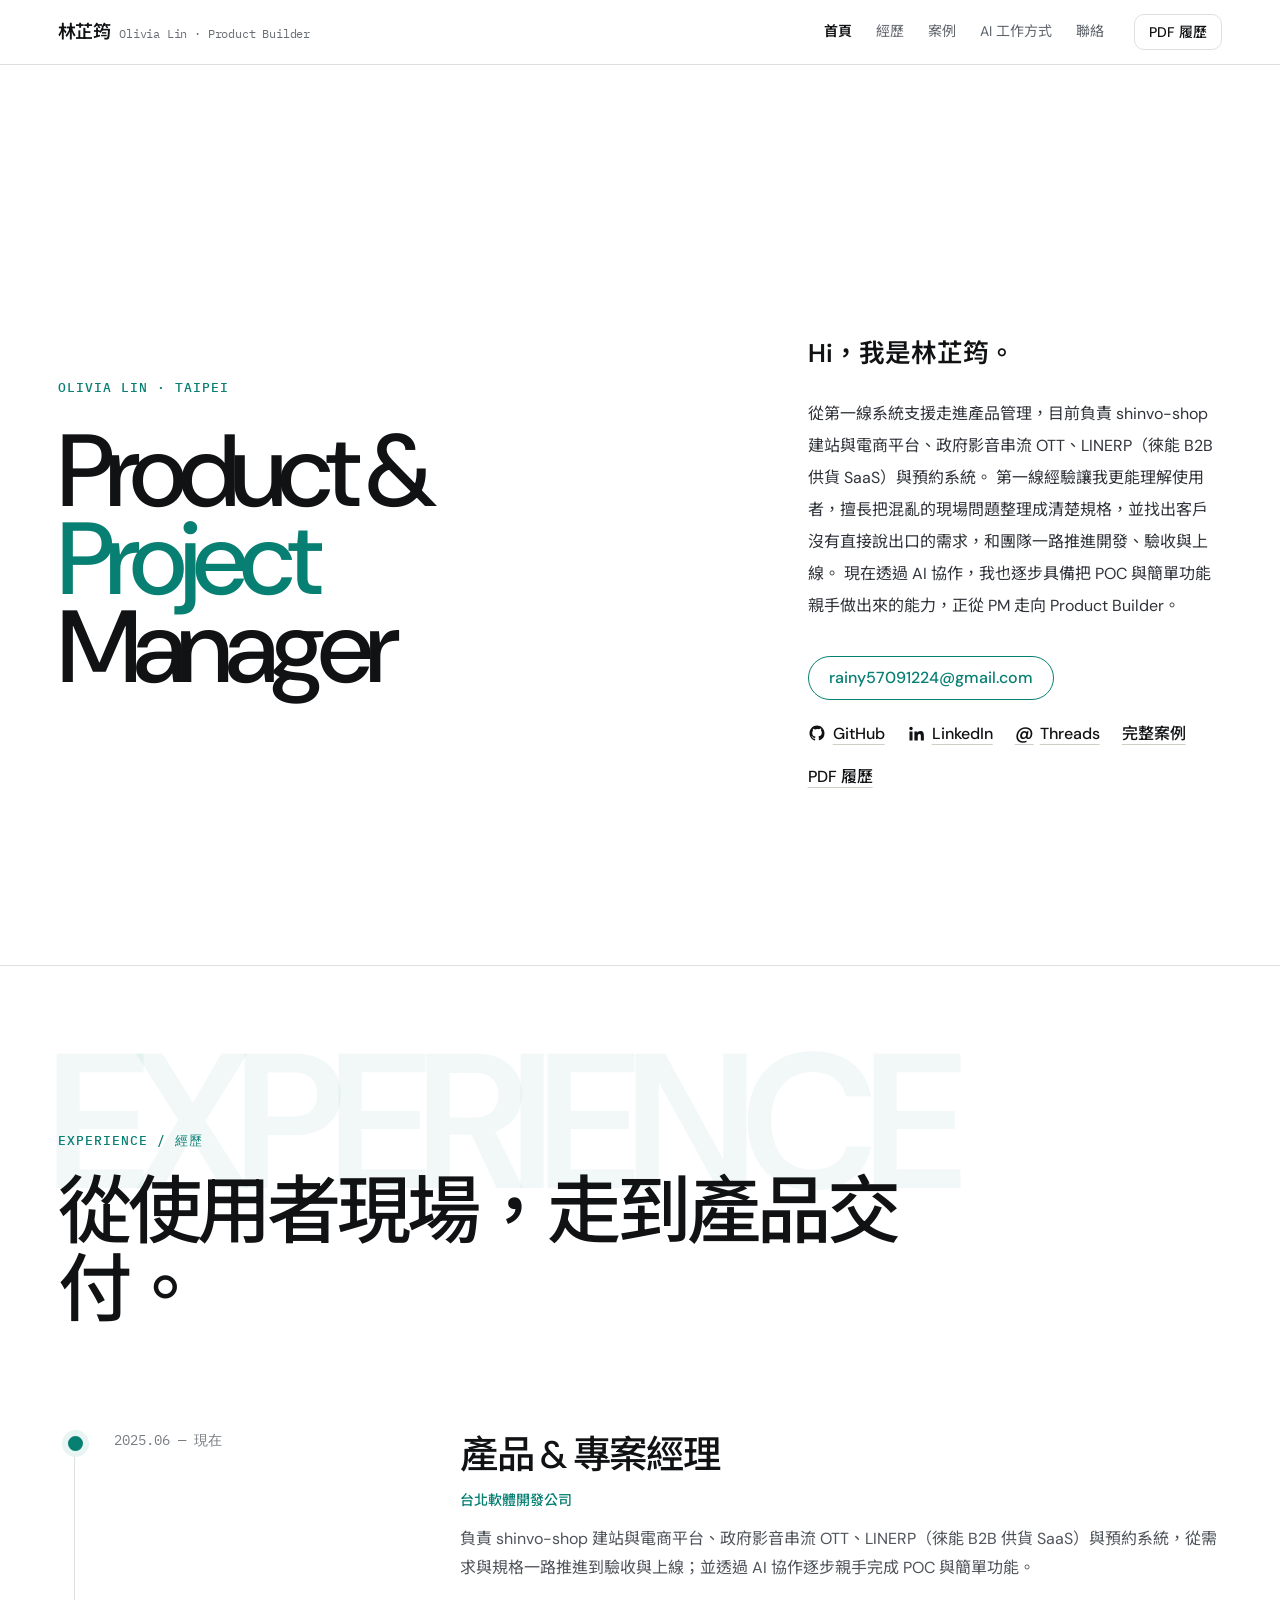
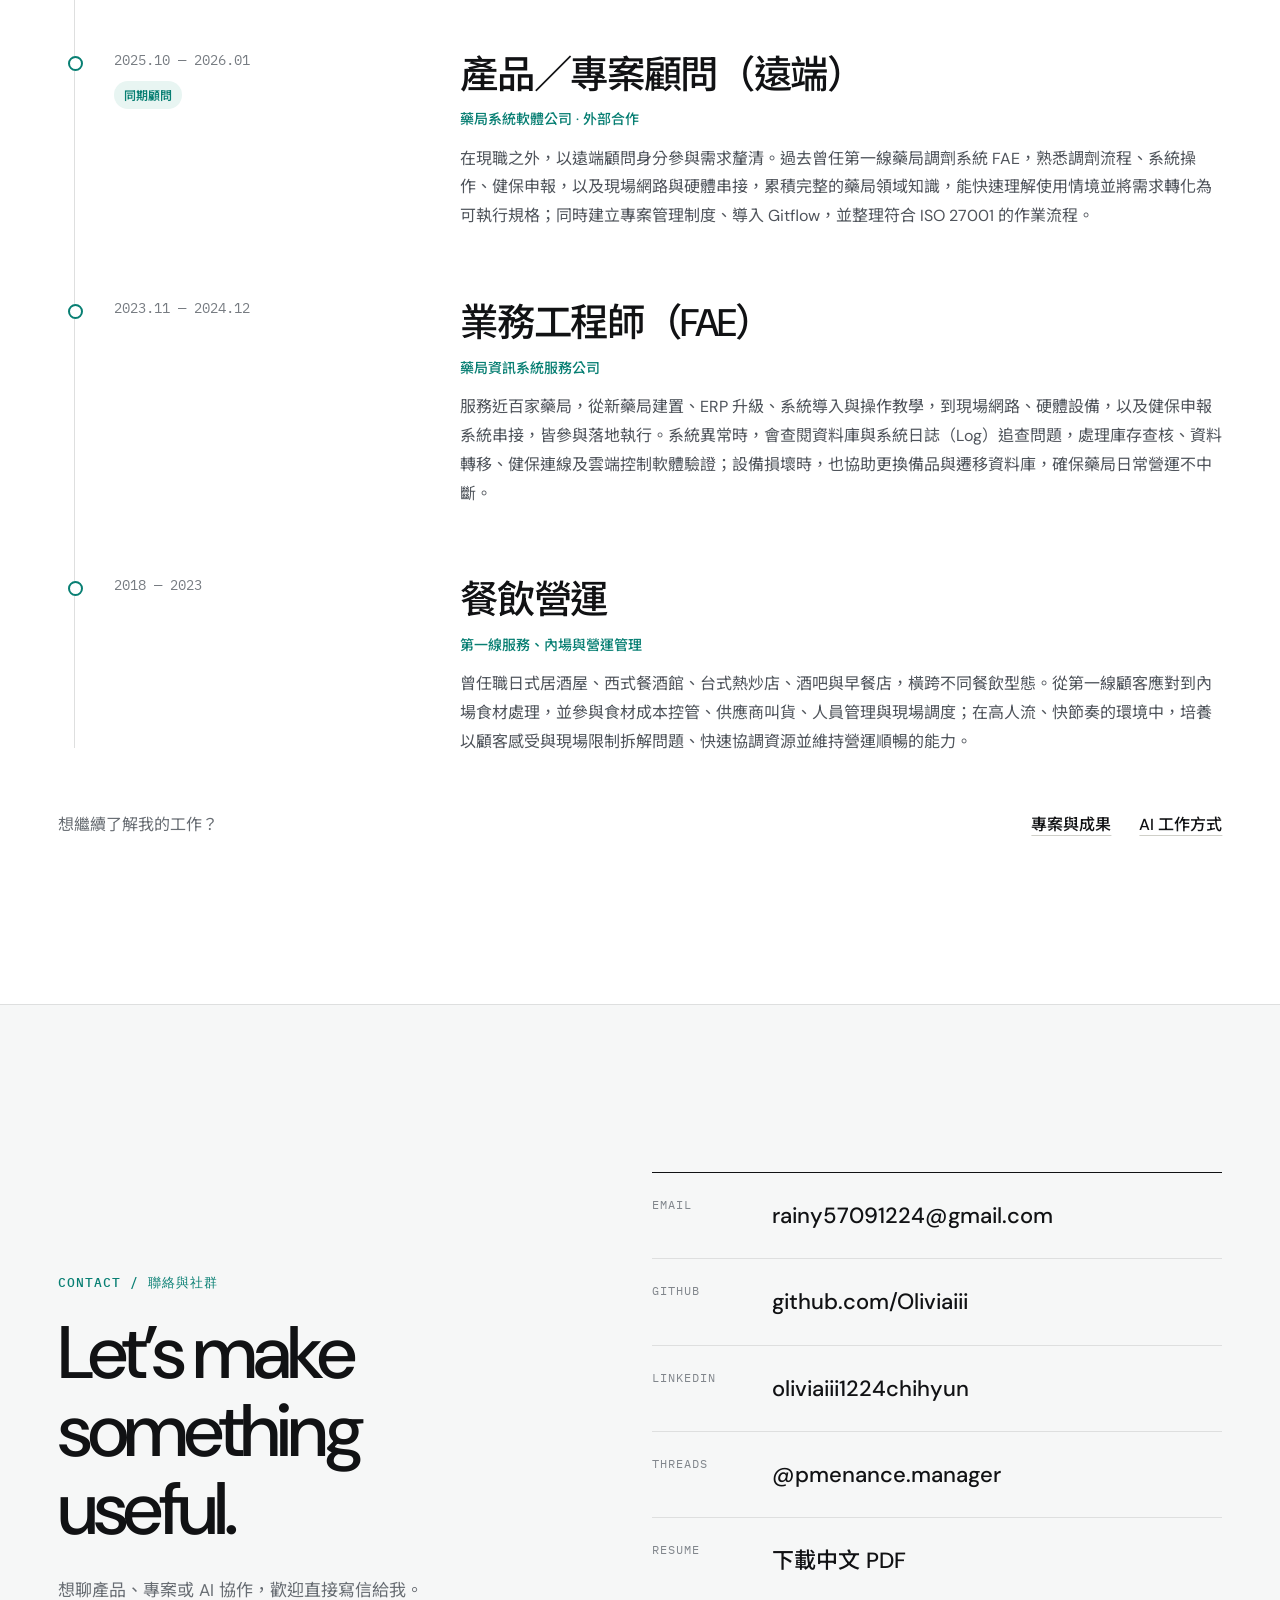
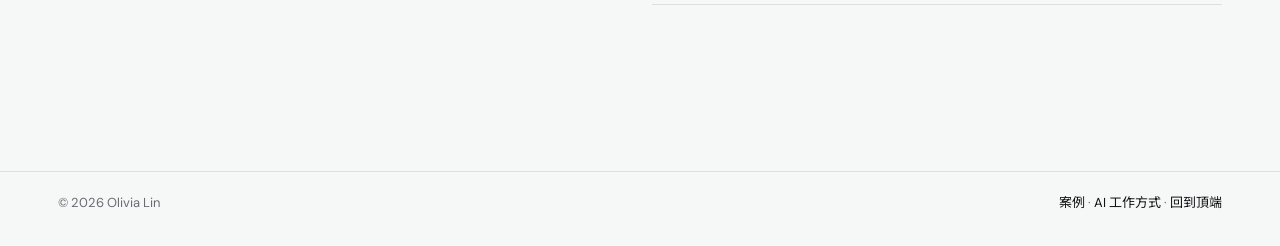
==== commit 4803a02b: "調整【網站】統一 LINERP 與徠能產品名稱" ====
--- a/index.html
+++ b/index.html
@@ -35,7 +35,7 @@
       <div class="home-intro">
         <p class="intro-kicker">Hi，我是林芷筠。</p>
         <p class="home-lead">
-          從第一線系統支援走進產品管理，目前負責 shinvo-shop 建站與電商平台、政府影音串流 OTT，以及 B2B 供貨 SaaS 與預約系統。
+          從第一線系統支援走進產品管理，目前負責 shinvo-shop 建站與電商平台、政府影音串流 OTT、LINERP（徠能 B2B 供貨 SaaS）與預約系統。
           第一線經驗讓我更能理解使用者，擅長把混亂的現場問題整理成清楚規格，並找出客戶沒有直接說出口的需求，和團隊一路推進開發、驗收與上線。
           現在透過 AI 協作，我也逐步具備把 POC 與簡單功能親手做出來的能力，正從 PM 走向 Product Builder。
         </p>
@@ -76,7 +76,7 @@
           <div>
             <h3>產品 &amp; 專案經理</h3>
             <p class="experience-org">台北軟體開發公司</p>
-            <p>負責 shinvo-shop 建站與電商平台、政府影音串流 OTT、B2B 供貨 SaaS 與預約系統，從需求與規格一路推進到驗收與上線；並透過 AI 協作逐步親手完成 POC 與簡單功能。</p>
+            <p>負責 shinvo-shop 建站與電商平台、政府影音串流 OTT、LINERP（徠能 B2B 供貨 SaaS）與預約系統，從需求與規格一路推進到驗收與上線；並透過 AI 協作逐步親手完成 POC 與簡單功能。</p>
           </div>
         </article>
         <article class="experience-item parallel">
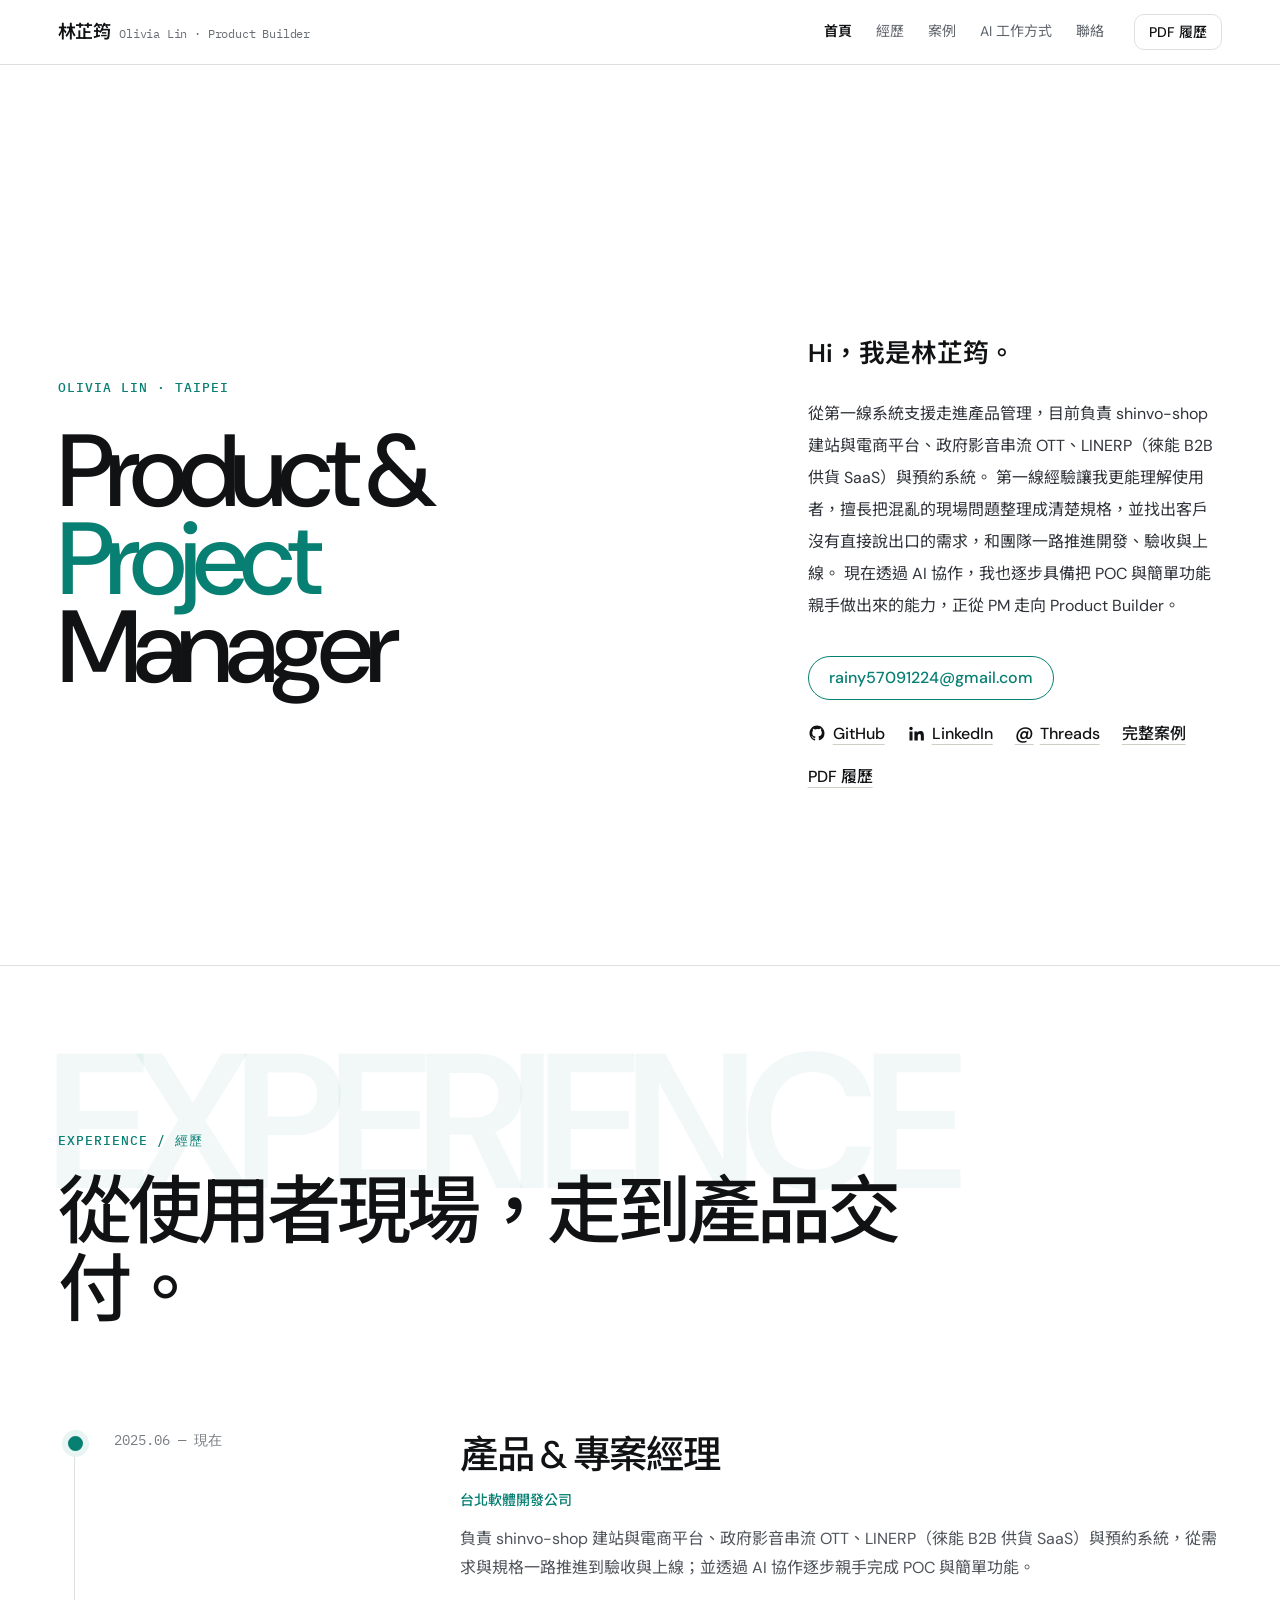
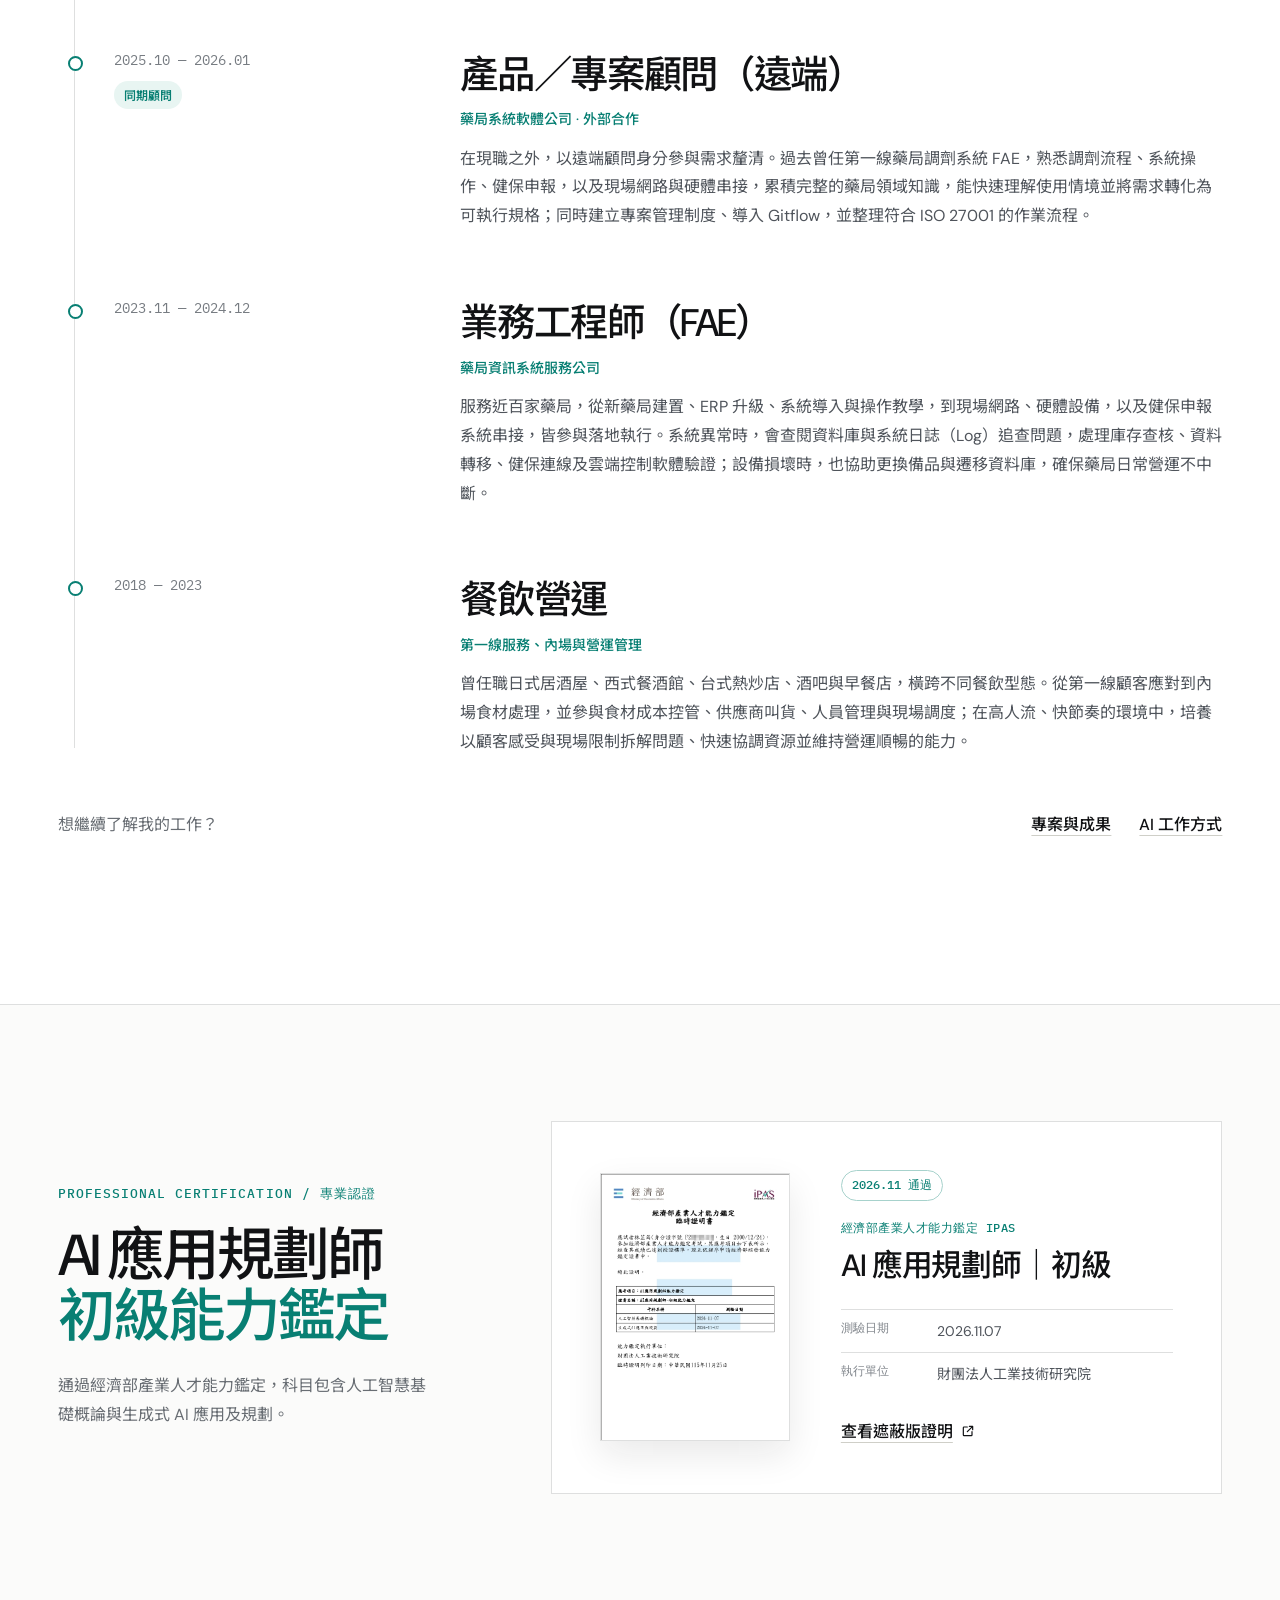
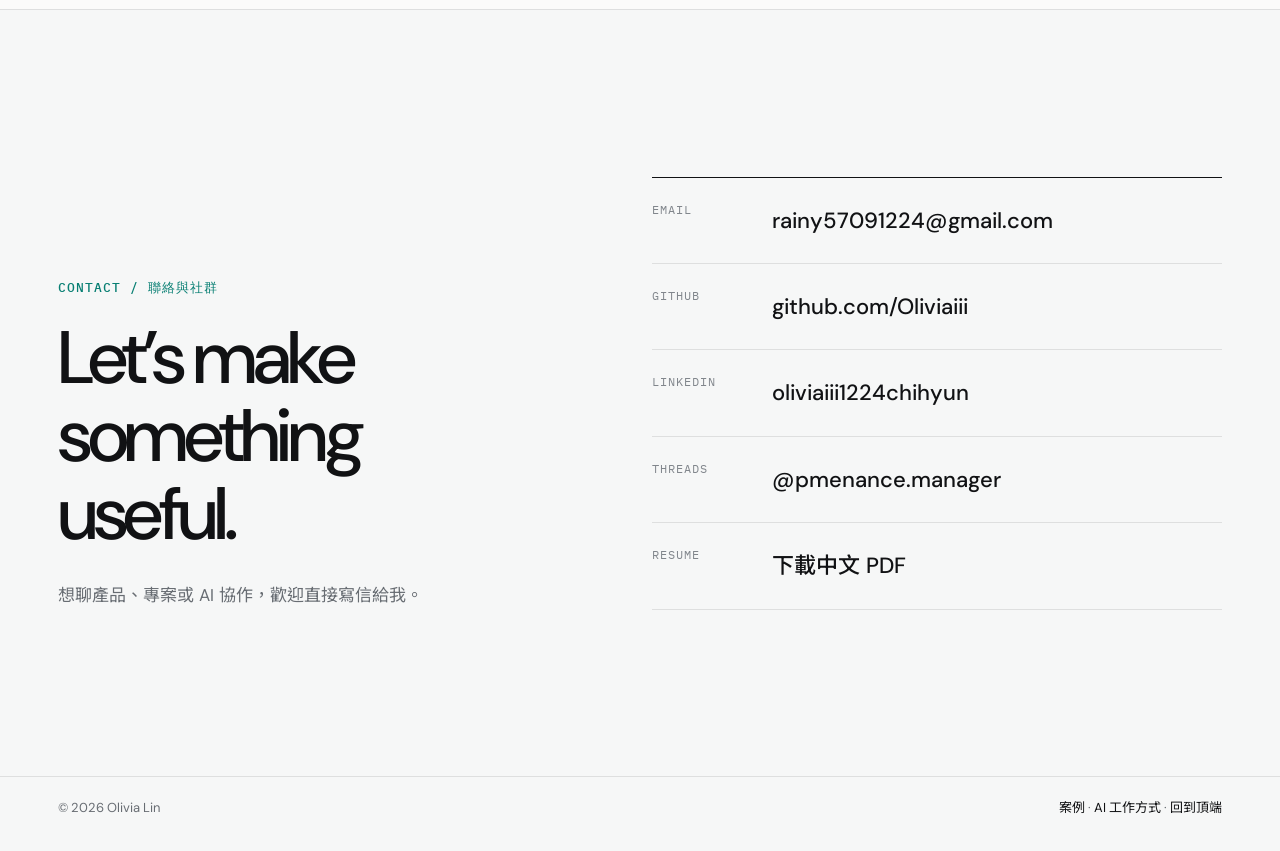
==== commit 0eeffa0b: "新增【首頁】iPAS 專業認證區塊" ====
--- a/index.html
+++ b/index.html
@@ -14,9 +14,9 @@
   <link rel="preconnect" href="https://fonts.gstatic.com" crossorigin>
   <link href="https://fonts.googleapis.com/css2?family=DM+Sans:wght@400;500;600&amp;family=IBM+Plex+Mono:wght@400;500&amp;family=Noto+Sans+TC:wght@400;500;600;700&amp;display=swap" rel="stylesheet">
   <link rel="stylesheet" href="styles.css?v=8">
-  <link rel="stylesheet" href="home.css?v=7">
-  <link rel="stylesheet" href="site-header.css?v=1">
-  <script src="site-header.js?v=1" defer></script>
+  <link rel="stylesheet" href="home.css?v=10">
+  <link rel="stylesheet" href="site-header.css?v=4">
+  <script src="site-header.js?v=4" defer></script>
   <script src="script.js?v=4" defer></script>
 </head>
 <body class="home-page">
@@ -55,7 +55,7 @@
               <span>Threads</span>
             </a>
             <a class="text-link" href="work.html">完整案例</a>
-            <a class="text-link" href="林芷筠中文履歷.pdf" download>PDF 履歷</a>
+            <a class="text-link" href="林芷筠中文履歷.pdf?v=20261124-3" download>PDF 履歷</a>
           </div>
         </div>
       </div>
@@ -113,6 +113,34 @@
     </div>
   </section>
 
+  <section class="home-section home-certification-section" id="certification">
+    <div class="container home-certification-grid">
+      <div class="home-certification-copy">
+        <p class="eyebrow">Professional Certification / 專業認證</p>
+        <h2>AI 應用規劃師<br><span>初級能力鑑定</span></h2>
+        <p>通過經濟部產業人才能力鑑定，科目包含人工智慧基礎概論與生成式 AI 應用及規劃。</p>
+      </div>
+      <article class="home-certification-card">
+        <a class="home-certificate-image" href="assets/ipas-ai-planner-certificate-2026.jpg" target="_blank" rel="noreferrer">
+          <img src="assets/ipas-ai-planner-certificate-2026.jpg" alt="經濟部產業人才能力鑑定 AI 應用規劃師初級能力鑑定臨時證明書，個人敏感資料已遮蔽" width="596" height="843" loading="lazy">
+        </a>
+        <div class="home-certificate-detail">
+          <span class="home-certificate-status">2026.11 通過</span>
+          <p class="home-certificate-provider">經濟部產業人才能力鑑定 iPAS</p>
+          <h3>AI 應用規劃師｜初級</h3>
+          <dl>
+            <div><dt>測驗日期</dt><dd>2026.11.07</dd></div>
+            <div><dt>執行單位</dt><dd>財團法人工業技術研究院</dd></div>
+          </dl>
+          <a class="text-link home-certificate-link" href="assets/ipas-ai-planner-certificate-2026.jpg" target="_blank" rel="noreferrer">
+            <span>查看遮蔽版證明</span>
+            <svg viewBox="0 0 24 24" aria-hidden="true"><path d="M14 5h5v5M19 5l-8 8M18 13v5a1 1 0 0 1-1 1H6a1 1 0 0 1-1-1V7a1 1 0 0 1 1-1h5"/></svg>
+          </a>
+        </div>
+      </article>
+    </div>
+  </section>
+
   <section class="home-section connect-section" id="connect">
     <div class="container connect-grid">
       <div>
@@ -125,7 +153,7 @@
         <a href="https://github.com/Oliviaiii" target="_blank" rel="noreferrer"><span>GitHub</span><strong>github.com/Oliviaiii</strong></a>
         <a href="https://www.linkedin.com/in/oliviaiii1224chihyun/" target="_blank" rel="noreferrer"><span>LinkedIn</span><strong>oliviaiii1224chihyun</strong></a>
         <a href="https://www.threads.net/@pmenance.manager" target="_blank" rel="noreferrer"><span>Threads</span><strong>@pmenance.manager</strong></a>
-        <a href="林芷筠中文履歷.pdf" download><span>Resume</span><strong>下載中文 PDF</strong></a>
+        <a href="林芷筠中文履歷.pdf?v=20261124-3" download><span>Resume</span><strong>下載中文 PDF</strong></a>
       </div>
     </div>
   </section>
--- a/home.css
+++ b/home.css
@@ -79,6 +79,7 @@
   position: relative;
   padding: clamp(110px, 13vw, 200px) 0;
   border-top: 1px solid var(--home-line);
+  scroll-margin-top: 65px;
   overflow: hidden;
 }
 
@@ -123,6 +124,25 @@
 .experience-more { display: flex; align-items: center; flex-wrap: wrap; gap: 28px; margin-top: 54px; }
 .experience-more p { margin: 0 auto 0 0; color: var(--home-muted); }
 
+.home-certification-section { padding: clamp(76px, 9vw, 128px) 0; background: #fbfbfa; }
+.home-certification-grid { display: grid; grid-template-columns: minmax(0, .72fr) minmax(520px, 1.28fr); gap: clamp(60px, 9vw, 140px); align-items: center; }
+.home-certification-copy h2 { margin: 22px 0 24px; font-size: clamp(38px, 4.5vw, 68px); font-weight: 500; line-height: 1.06; letter-spacing: -.05em; }
+.home-certification-copy h2 span { color: var(--home-accent); }
+.home-certification-copy > p:last-child { max-width: 480px; margin: 0; color: var(--home-muted); font-size: 16px; line-height: 1.85; }
+.home-certification-card { display: grid; grid-template-columns: minmax(150px, 190px) minmax(0, 1fr); gap: clamp(28px, 4vw, 52px); align-items: center; padding: clamp(26px, 4vw, 48px); border: 1px solid var(--home-line); background: #fff; }
+.home-certificate-image { display: block; border: 1px solid var(--home-line); box-shadow: 0 14px 34px rgba(17, 18, 20, .09); transition: transform .2s ease, box-shadow .2s ease; }
+.home-certificate-image:hover { transform: translateY(-3px); box-shadow: 0 18px 42px rgba(17, 18, 20, .14); }
+.home-certificate-image img { display: block; width: 100%; height: auto; }
+.home-certificate-status { display: inline-flex; margin-bottom: 18px; padding: 6px 10px; color: var(--home-accent); border: 1px solid #a7d2cc; border-radius: 999px; font: 500 12px var(--mono); }
+.home-certificate-provider { margin: 0 0 10px; color: var(--home-accent); font: 500 12px/1.5 var(--mono); letter-spacing: .04em; text-transform: uppercase; }
+.home-certificate-detail h3 { margin: 0 0 24px; font-size: clamp(24px, 2.4vw, 34px); font-weight: 500; line-height: 1.25; letter-spacing: -.035em; }
+.home-certificate-detail dl { margin: 0 0 22px; }
+.home-certificate-detail dl > div { display: grid; grid-template-columns: 80px 1fr; gap: 16px; padding: 10px 0; border-top: 1px solid var(--home-line); }
+.home-certificate-detail dt { color: #81868c; font: 500 12px var(--mono); }
+.home-certificate-detail dd { margin: 0; color: #4f545b; font-size: 14px; line-height: 1.6; }
+.home-certificate-link { display: inline-flex; align-items: center; gap: 7px; }
+.home-certificate-link svg { width: 16px; height: 16px; fill: none; stroke: currentColor; stroke-width: 1.8; stroke-linecap: round; stroke-linejoin: round; }
+
 .connect-section { color: var(--home-ink); background: #f6f7f7; }
 .connect-grid { display: grid; grid-template-columns: minmax(0, .9fr) minmax(360px, 1.1fr); gap: clamp(64px, 10vw, 160px); align-items: end; }
 .connect-section .eyebrow { color: var(--home-accent); }
@@ -140,7 +160,8 @@
 @media (max-width: 900px) {
   .home-hero { min-height: auto; padding-top: 150px; }
   .home-hero-grid,
-  .connect-grid { grid-template-columns: 1fr; gap: 64px; }
+  .connect-grid,
+  .home-certification-grid { grid-template-columns: 1fr; gap: 64px; }
   .role-title h1 { font-size: clamp(64px, 15vw, 112px); }
   .home-intro { max-width: 700px; padding-top: 0; }
 }
@@ -154,8 +175,9 @@
   .intro-kicker { font-size: 22px; }
   .home-lead { font-size: 16px; line-height: 1.9; }
   .home-actions { gap: 18px; }
+  .hero-links a { min-height: 44px; align-items: center; }
   .contact-pill { width: 100%; justify-content: center; }
-  .home-section { padding: 100px 0; }
+  .home-section { padding: 100px 0; scroll-margin-top: 12px; }
   .section-ghost { top: -58px; left: 0; font-size: 82px; }
   .home-section-head { margin-bottom: 60px; }
   .home-section-head h2,
@@ -167,6 +189,11 @@
   .experience-item::before { left: -32px; }
   .experience-more { align-items: flex-start; gap: 20px 26px; }
   .experience-more p { width: 100%; }
+  .home-certification-section { padding: 82px 0; }
+  .home-certification-copy h2 { font-size: 42px; }
+  .home-certification-card { grid-template-columns: 1fr; gap: 32px; padding: 22px 20px; }
+  .home-certificate-image { width: min(100%, 230px); margin-inline: auto; }
+  .home-certificate-detail dl > div { grid-template-columns: 1fr; gap: 4px; }
   .connect-grid { gap: 48px; }
   .social-links a { grid-template-columns: 74px 1fr; }
 }
--- a/site-header.css
+++ b/site-header.css
@@ -13,6 +13,7 @@
   display: flex;
   align-items: center;
   gap: 20px;
+  min-width: 0;
   width: 100%;
   max-width: 1320px;
   min-height: 64px;
@@ -39,9 +40,12 @@
 
 .site-nav {
   display: flex;
+  min-width: 0;
   gap: 4px;
   margin-left: auto;
   overflow-x: auto;
+  overscroll-behavior-inline: contain;
+  -webkit-overflow-scrolling: touch;
   scrollbar-width: none;
 }
 
@@ -81,17 +85,67 @@
 
 .site-header-cta:hover { border-color: #74797f; }
 .site-mobile-resume { display: none; }
+.mobile-bottom-nav { display: none; }
 
 @media (max-width: 640px) {
-  .global-header { min-height: 92px; }
-  .site-header-inner { flex-wrap: wrap; gap: 0; min-height: 91px; padding: 12px 20px 0; }
-  .site-brand small { display: none; }
-  .site-nav { order: 3; width: 100%; margin-left: 0; padding: 5px 0 9px; gap: 0; }
-  .site-nav a { padding: 6px 9px; font-size: 13px; }
-  .site-nav .site-mobile-resume { display: block; }
-  .site-header-cta { display: none; }
+  body { padding-bottom: calc(74px + env(safe-area-inset-bottom)); }
+  .global-header { display: none; }
+  .mobile-bottom-nav {
+    position: fixed;
+    z-index: 70;
+    right: 0;
+    bottom: 0;
+    left: 0;
+    display: grid;
+    grid-template-columns: repeat(6, minmax(0, 1fr));
+    min-height: calc(68px + env(safe-area-inset-bottom));
+    padding: 0 max(4px, env(safe-area-inset-right)) env(safe-area-inset-bottom) max(4px, env(safe-area-inset-left));
+    border-top: 1px solid #d8dddc;
+    background: rgba(255, 255, 255, .96);
+    box-shadow: 0 -8px 28px rgba(17, 18, 20, .09);
+    backdrop-filter: blur(16px);
+    -webkit-backdrop-filter: blur(16px);
+  }
+  .mobile-bottom-nav a {
+    display: flex;
+    min-width: 0;
+    min-height: 68px;
+    flex-direction: column;
+    align-items: center;
+    justify-content: center;
+    gap: 4px;
+    padding: 7px 2px 6px;
+    color: #686d73;
+    font-size: 11px;
+    font-weight: 500;
+    line-height: 1.1;
+    text-align: center;
+    text-decoration: none;
+    white-space: nowrap;
+    -webkit-tap-highlight-color: transparent;
+  }
+  .mobile-bottom-nav a[aria-current="page"] {
+    color: #087f73;
+    background: #e8f5f2;
+  }
+  .mobile-bottom-nav svg {
+    width: 22px;
+    height: 22px;
+    fill: none;
+    stroke: currentColor;
+    stroke-width: 1.8;
+    stroke-linecap: round;
+    stroke-linejoin: round;
+  }
+}
+
+@media (max-width: 360px) {
+  .mobile-bottom-nav a { font-size: 10.5px; }
+  .mobile-bottom-nav svg { width: 21px; height: 21px; }
 }
 
 @media print {
-  .global-header { display: none !important; }
+  body { padding-bottom: 0 !important; }
+  .global-header,
+  .mobile-bottom-nav { display: none !important; }
 }
